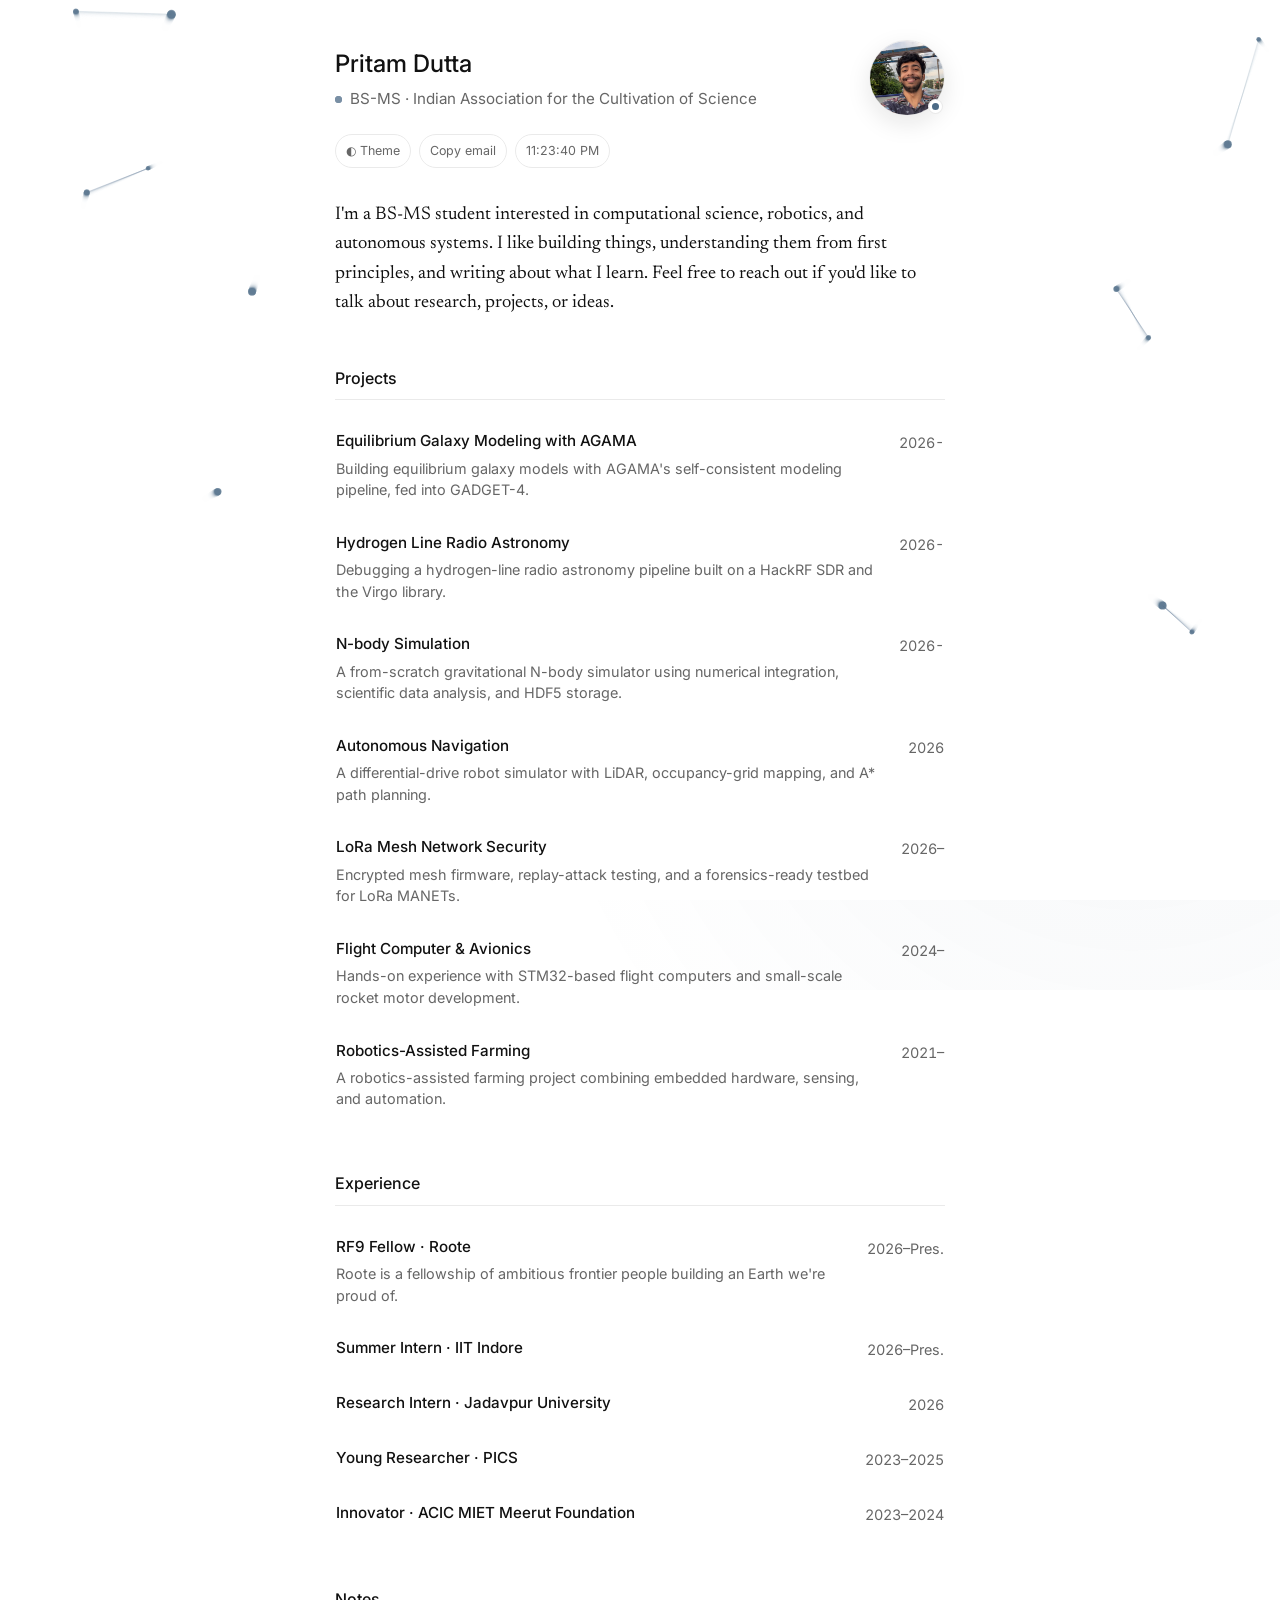
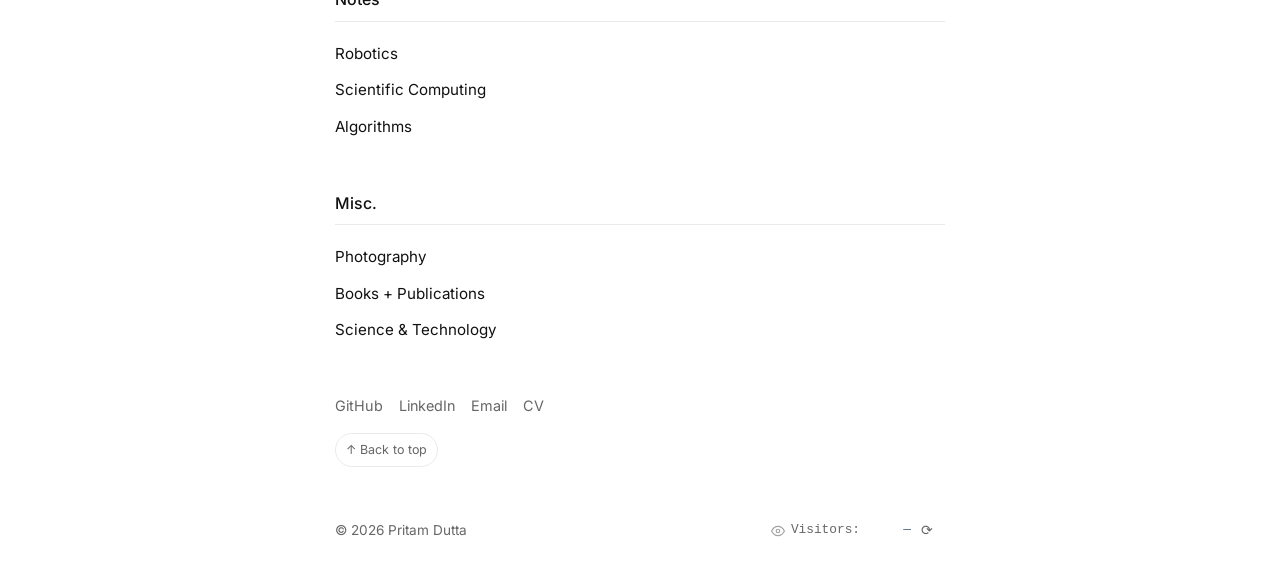
==== index.html @ ec82901d "Update visitor counter implementation Replaced GoatCounter with CountAPI for visitor tracking." ====
<!DOCTYPE html>
<html lang="en">
<head>
  <meta charset="UTF-8">
  <meta name="viewport" content="width=device-width, initial-scale=1.0">
  <meta name="description" content="Pritam Dutta — BS-MS student at IACS interested in computational science, robotics and autonomous systems.">
  <title>Pritam Dutta</title>

  <link rel="preconnect" href="https://fonts.googleapis.com">
  <link rel="preconnect" href="https://fonts.gstatic.com" crossorigin>
  <link href="https://fonts.googleapis.com/css2?family=Inter:wght@400;500&family=Newsreader:ital,opsz,wght@0,6..72,400;0,6..72,500;1,6..72,400;1,6..72,500&display=swap" rel="stylesheet">

  <style>
    :root {
      --bg: #ffffff;
      --text-main: #111111;
      --text-muted: #666666;
      --border: #eaeaea;
      --accent: #4c6a86;
      --accent-soft: rgba(76, 106, 134, 0.08);
      --surface: rgba(255,255,255,0.78);
      --shadow: 0 8px 24px rgba(17,17,17,0.10);
      --parallax-x: 0px;
      --parallax-y: 0px;
    }

    * { box-sizing: border-box; }

    html {
      scroll-behavior: smooth;
    }

    ::selection {
      background: rgba(76, 106, 134, 0.16);
    }

    body {
      font-family: 'Inter', sans-serif;
      color: var(--text-main);
      background-color: var(--bg);
      line-height: 1.6;
      max-width: 650px;
      margin: 0 auto;
      padding: 40px 20px;
      -webkit-font-smoothing: antialiased;
      position: relative;
      overflow-x: hidden;
    }

    /* Calm, slow-drifting ambient backdrop */
    body::before {
      content: "";
      position: fixed;
      inset: -10%;
      z-index: -4;
      pointer-events: none;
      background:
        radial-gradient(circle at 18% 14%, rgba(76, 106, 134, 0.08), transparent 38%),
        radial-gradient(circle at 82% 68%, rgba(76, 106, 134, 0.06), transparent 42%);
      transform: translate(var(--parallax-x), var(--parallax-y));
      animation: drift 20s ease-in-out infinite alternate;
      transition: transform 0.2s ease-out;
    }

    /* Animated Dot Grid */
    body::after {
      content: "";
      position: fixed;
      inset: -5%;
      z-index: -2;
      pointer-events: none;
      background-image: radial-gradient(circle, rgba(17, 17, 17, 0.05) 1px, transparent 1px);
      background-size: 26px 26px;
      mask-image: radial-gradient(ellipse 70% 60% at 50% 20%, black 30%, transparent 75%);
      -webkit-mask-image: radial-gradient(ellipse 70% 60% at 50% 20%, black 30%, transparent 75%);
      animation: breatheGrid 15s ease-in-out infinite alternate;
    }

    @keyframes breatheGrid {
      0% { transform: scale(1) translateY(0); opacity: 0.8; }
      100% { transform: scale(1.02) translateY(5px); opacity: 1; }
    }

    #side-field {
      position: fixed;
      inset: 0;
      z-index: -1;
      width: 100vw;
      height: 100vh;
      pointer-events: none;
      display: block;
    }

    /* Orbit Field */
    #orbit-field {
      position: fixed;
      top: -14vw;
      right: -14vw;
      width: 50vw;
      height: 50vw;
      min-width: 380px;
      min-height: 380px;
      z-index: -3;
      pointer-events: none;
      opacity: 0.85;
      transition: transform 0.5s cubic-bezier(0.2, 0.8, 0.2, 1);
    }

    #orbit-field svg {
      width: 100%;
      height: 100%;
      overflow: visible;
    }

    #orbit-field .ring {
      fill: none;
      stroke: var(--accent);
      stroke-width: 1;
      transform-origin: 50% 50%;
    }

    #orbit-field .ring--a { stroke-opacity: 0.28; animation: spin 60s linear infinite; }
    #orbit-field .ring--b { stroke-opacity: 0.20; animation: spin 95s linear infinite reverse; }
    #orbit-field .ring--c { stroke-opacity: 0.14; animation: spin 150s linear infinite; }

    #orbit-field .body { fill: var(--accent); opacity: 0.4; }

    #orbit-field .satellite-track {
      transform-origin: 50% 50%;
      animation: spin 30s linear infinite;
    }

    #orbit-field .satellite { fill: var(--accent); opacity: 0.85; }

    #orbit-field .satellite-tail {
      fill: none;
      stroke: var(--accent);
      stroke-width: 1.5;
      stroke-linecap: round;
      opacity: 0.4;
      stroke-dasharray: 14 190;
      animation: pulseTail 2s ease-in-out infinite alternate;
    }

    @keyframes pulseTail {
      from { stroke-width: 1px; opacity: 0.2; }
      to { stroke-width: 2px; opacity: 0.6; }
    }

    @keyframes spin {
      from { transform: rotate(0deg); }
      to   { transform: rotate(360deg); }
    }

    .signal {
      position: relative;
      display: inline-block;
      width: 7px;
      height: 7px;
      margin-right: 8px;
      border-radius: 50%;
      background: var(--accent);
      vertical-align: middle;
      opacity: 0.75;
    }

    .signal::before,
    .signal::after {
      content: "";
      position: absolute;
      inset: 0;
      border-radius: 50%;
      border: 1px solid var(--accent);
      animation: ping 2.5s cubic-bezier(0.2, 0.6, 0.4, 1) infinite;
    }

    .signal::after { animation-delay: 1.25s; }

    @keyframes ping {
      0%   { transform: scale(1); opacity: 0.8; }
      100% { transform: scale(6); opacity: 0; }
    }

    @keyframes drift {
      0%   { transform: translate(0, 0) scale(1); }
      100% { transform: translate(-3%, 3%) scale(1.05); }
    }

    @keyframes fadeUp {
      from { opacity: 0; transform: translateY(20px); filter: blur(4px); }
      to   { opacity: 1; transform: translateY(0); filter: blur(0px); }
    }

    .page-header, .intro, section {
      animation: fadeUp 0.8s cubic-bezier(0.2, 0.8, 0.2, 1) both;
    }
    .page-header { animation-delay: 0.1s; }
    .intro       { animation-delay: 0.2s; }
    section:nth-of-type(1) { animation-delay: 0.3s; }
    section:nth-of-type(2) { animation-delay: 0.4s; }
    section:nth-of-type(3) { animation-delay: 0.5s; }
    section:nth-of-type(4) { animation-delay: 0.6s; }

    h1 {
      font-size: 1.5rem;
      font-weight: 500;
      margin: 0 0 4px 0;
      font-family: monospace;
    }

    .subtitle {
      color: var(--text-muted);
      margin: 0;
      font-size: 0.95rem;
    }

    .intro {
      font-family: 'Newsreader', serif;
      font-size: 1.15rem;
      color: var(--text-main);
      margin: 32px 0;
    }

    section { margin-top: 48px; }

    h2 {
      font-size: 1rem;
      font-weight: 500;
      border-bottom: 1px solid var(--border);
      padding-bottom: 8px;
      margin-bottom: 16px;
      position: relative;
      overflow: hidden;
    }

    h2::after {
      content: '';
      position: absolute;
      bottom: -1px;
      left: 0;
      width: 100%;
      height: 1px;
      background: var(--accent);
      transform: translateX(-100%);
      animation: swipeLine 1.5s cubic-bezier(0.2, 0.8, 0.2, 1) forwards;
      animation-delay: 0.5s;
    }

    @keyframes swipeLine {
      to { transform: translateX(0); }
    }

    .list { display: flex; flex-direction: column; gap: 4px; }

    .row {
      display: flex;
      justify-content: space-between;
      align-items: flex-start;
      text-decoration: none;
      color: inherit;
      gap: 24px;
      position: relative;
      padding: 12px 14px;
      margin: 0 -14px;
      border-radius: 8px;
      transition: all 0.4s cubic-bezier(0.2, 0.8, 0.2, 1);
      border: 1px solid transparent;
    }

    .row.reveal-init { opacity: 0; transform: translateY(20px) scale(0.98); }
    .row.reveal-in {
      opacity: 1; transform: translateY(0) scale(1);
      transition: opacity 0.7s cubic-bezier(0.2, 0.8, 0.2, 1), transform 0.7s cubic-bezier(0.2, 0.8, 0.2, 1);
    }

    a.row::before {
      content: "";
      position: absolute;
      left: 0;
      top: 10px;
      bottom: 10px;
      width: 3px;
      background: var(--accent);
      transform: scaleY(0);
      transform-origin: center;
      transition: transform 0.4s cubic-bezier(0.2, 0.8, 0.2, 1);
      border-radius: 4px;
    }

    a.row:hover {
      background-color: var(--bg);
      transform: translateX(6px) translateY(-2px);
      box-shadow: 0 8px 24px rgba(76, 106, 134, 0.12);
      border: 1px solid var(--accent-soft);
      z-index: 10;
    }

    a.row:hover::before { transform: scaleY(1); }

    a.row:hover .row-title {
      color: var(--accent);
      text-decoration: none;
    }

    .row-main { display: flex; flex-direction: column; }
    .row-title { font-weight: 500; font-size: 0.95rem; transition: color 0.3s ease; }
    .row-desc { font-size: 0.9rem; color: var(--text-muted); margin-top: 4px; line-height: 1.5; }
    .row-year { font-size: 0.9rem; color: var(--text-muted); white-space: nowrap; margin-top: 2px; font-variant-numeric: tabular-nums; }

    .plain-row a {
      text-decoration: none;
      color: var(--text-main);
      font-size: 0.95rem;
      display: inline-block;
      padding: 4px 0;
      transition: all 0.3s cubic-bezier(0.2, 0.8, 0.2, 1);
      position: relative;
    }

    .plain-row a::after {
      content: '→';
      position: absolute;
      right: -20px;
      opacity: 0;
      transition: all 0.3s ease;
    }

    .plain-row a:hover {
      color: var(--accent);
      transform: translateX(8px);
    }

    .plain-row a:hover::after {
      opacity: 1;
      right: -15px;
    }

    .links { margin-top: 48px; display: flex; gap: 16px; flex-wrap: wrap; }
    .links a {
      color: var(--text-muted);
      text-decoration: none;
      font-size: 0.9rem;
      transition: all 0.3s ease;
      position: relative;
    }
    
    .links a::after {
      content: "";
      position: absolute;
      bottom: -2px; left: 0; right: 0;
      height: 1px;
      background: var(--accent);
      transform: scaleX(0);
      transform-origin: right;
      transition: transform 0.4s ease;
    }

    .links a:hover { color: var(--accent); }
    .links a:hover::after {
      transform: scaleX(1);
      transform-origin: left;
    }

    .site-footer {
      margin-top: 48px;
      font-size: 0.85rem;
      color: var(--text-muted);
      display: flex;
      justify-content: space-between;
      align-items: center;
      gap: 20px;
    }

    /* Visitor Counter */
    .visitor-module {
      display: flex;
      align-items: center;
      gap: 6px;
      font-family: monospace;
      font-size: 0.8rem;
      white-space: nowrap;
      cursor: default;
      padding: 5px 8px;
      border-radius: 6px;
      transition: background 0.25s ease;
    }

    .visitor-module:hover { background: var(--accent-soft); }

    .visitor-module svg {
      width: 14px;
      height: 14px;
      opacity: 0.6;
    }

    #v-count {
      color: var(--accent);
      font-weight: 500;
      min-width: 45px;
      text-align: right;
      font-variant-numeric: tabular-nums;
      transition: opacity .3s ease;
    }

    .visitor-module.updated #v-count {
      animation: counterPulse .5s ease;
    }

    @keyframes counterPulse {
      0% { opacity: .35; transform: translateY(2px); }
      100% { opacity: 1; transform: translateY(0); }
    }

    #v-refresh {
      border: none;
      background: none;
      color: var(--text-muted);
      cursor: pointer;
      padding: 2px 4px;
      font-size: 0.85rem;
      line-height: 1;
      border-radius: 4px;
      transition: color 0.25s ease, transform 0.25s ease, background 0.25s ease;
    }
    #v-refresh:hover { color: var(--accent); background: var(--accent-soft); }
    #v-refresh.spinning { animation: spin 0.7s linear infinite; }
    #v-refresh:disabled { cursor: default; opacity: 0.5; }

    /* Profile / utility upgrades */
    .header-top {
      display: flex;
      align-items: center;
      justify-content: space-between;
      gap: 18px;
    }
    .profile-wrap { position: relative; flex: 0 0 auto; }
    .profile-photo {
      width: 76px; height: 76px; object-fit: cover;
      object-position: 50% 35%; border-radius: 50%; display: block;
      border: 1px solid var(--border);
      box-shadow: 0 8px 24px rgba(17, 17, 17, 0.10);
      transition: transform 0.35s ease, box-shadow 0.35s ease;
    }
    .profile-photo:hover {
      transform: translateY(-3px) rotate(1deg);
      box-shadow: 0 12px 30px rgba(76, 106, 134, 0.18);
    }
    .profile-status {
      position: absolute; right: 3px; bottom: 3px;
      width: 13px; height: 13px; border-radius: 50%;
      background: var(--accent); border: 3px solid var(--bg);
      box-shadow: 0 0 0 1px var(--border);
    }
    .utility-bar {
      display: flex; align-items: center; gap: 8px; margin-top: 18px;
    }
    .utility-button {
      border: 1px solid var(--border);
      background: rgba(255,255,255,0.72);
      color: var(--text-muted); border-radius: 999px;
      padding: 6px 10px; font: inherit; font-size: 0.78rem;
      cursor: pointer; transition: all 0.25s ease;
      backdrop-filter: blur(8px);
    }
    .utility-button:hover {
      color: var(--accent); border-color: var(--accent-soft);
      transform: translateY(-1px);
    }
    :root.theme-dark {
      color-scheme: dark;
      --bg: #111315; --text-main: #eeeeee;
      --text-muted: #a4a8ad; --border: #292d31;
      --accent: #7d9ebe;
      --accent-soft: rgba(125, 158, 190, 0.14);
      --surface: rgba(25,28,31,0.78);
      --shadow: 0 8px 24px rgba(0,0,0,0.28);
    }
    :root:not(.theme-dark) { color-scheme: light; }
    :root.theme-dark .utility-button { background: var(--surface); }
    :root.theme-dark a.row:hover { background-color: #181b1e; }
    :root.theme-dark .profile-status { border-color: var(--bg); }
    body { transition: background-color .35s ease, color .35s ease; }
    .utility-button, .row { transition: background-color .35s ease, color .35s ease, border-color .35s ease, transform .25s ease; }
    .scroll-progress {
      position: fixed; top: 0; left: 0; width: 0%; height: 2px;
      background: var(--accent); z-index: 1000;
      transition: width 0.08s linear;
    }

    @media (max-width: 520px) {
      .header-top { align-items: flex-start; }
      .profile-photo { width: 64px; height: 64px; }
      .subtitle { max-width: 250px; }
      .site-footer { align-items: flex-start; flex-direction: column; }
    }

    @media (prefers-reduced-motion: reduce) {
      *, *::before, *::after {
        animation-duration: 0.01ms !important;
        animation-iteration-count: 1 !important;
        transition-duration: 0.01ms !important;
        scroll-behavior: auto !important;
      }
      body::before, body::after { animation: none; transform: none !important; }
      #orbit-field .ring { animation: none; }
    }
  </style>
</head>

<body>
  <div id="orbit-field" aria-hidden="true">
    <svg viewBox="0 0 200 200">
      <ellipse class="ring ring--a" cx="100" cy="100" rx="90" ry="58" />
      <ellipse class="ring ring--b" cx="100" cy="100" rx="65" ry="65" />
      <ellipse class="ring ring--c" cx="100" cy="100" rx="120" ry="80" />
      <circle class="body" cx="100" cy="100" r="2.5" />
      <g class="satellite-track">
        <path class="satellite-tail" d="M 190 100 A 90 58 0 0 0 87.2 45.9" />
        <circle class="satellite" cx="190" cy="100" r="3" />
      </g>
    </svg>
  </div>
  <canvas id="side-field" aria-hidden="true"></canvas>
  <main>
    <div class="scroll-progress" id="scroll-progress" aria-hidden="true"></div>

    <header class="page-header">
      <div class="header-top">
        <div>
          <h1 id="decoder-text" data-value="Pritam Dutta">Pritam Dutta</h1>
          <p class="subtitle"><span class="signal" aria-hidden="true"></span>BS-MS · Indian Association for the Cultivation of Science</p>
        </div>
        <div class="profile-wrap">
          <img class="profile-photo" src="profile.jpg" alt="Pritam Dutta" loading="eager">
          <span class="profile-status" title="Currently active"></span>
        </div>
      </div>

      <div class="utility-bar" aria-label="Site controls">
        <button class="utility-button" id="theme-toggle" type="button" aria-label="Toggle theme">◐ Theme</button>
        <button class="utility-button" id="email-copy" type="button">Copy email</button>
        <span class="utility-button" id="local-time" aria-live="polite" title="Your browser's local time">Local time</span>
      </div>
    </header>
    
    <p class="intro">
      I'm a BS-MS student interested in computational science, robotics,
      and autonomous systems. I like building things, understanding them
      from first principles, and writing about what I learn. Feel free to
      reach out if you'd like to talk about research, projects, or ideas.
    </p>

    <section id="projects">
      <h2>Projects</h2>
      <div class="list">
        <a class="row" href="projects/agama-galaxy-models.html">
          <span class="row-main">
            <span class="row-title">Equilibrium Galaxy Modeling with AGAMA</span>
            <span class="row-desc">Building equilibrium galaxy models with AGAMA's self-consistent modeling pipeline, fed into GADGET-4.</span>
          </span>
          <span class="row-year">2026-</span>
        </a>

        <a class="row" href="projects/hydrogen-line-radio-astronomy.html">
          <span class="row-main">
            <span class="row-title">Hydrogen Line Radio Astronomy</span>
            <span class="row-desc">Debugging a hydrogen-line radio astronomy pipeline built on a HackRF SDR and the Virgo library.</span>
          </span>
          <span class="row-year">2026-</span>
        </a>

        <a class="row" href="projects/n-body-simulation.html">
          <span class="row-main">
            <span class="row-title">N-body Simulation</span>
            <span class="row-desc">A from-scratch gravitational N-body simulator using numerical integration, scientific data analysis, and HDF5 storage.</span>
          </span>
          <span class="row-year">2026-</span>
        </a>

        <a class="row" href="projects/autonomous-navigation.html">
          <span class="row-main">
            <span class="row-title">Autonomous Navigation</span>
            <span class="row-desc">A differential-drive robot simulator with LiDAR, occupancy-grid mapping, and A* path planning.</span>
          </span>
          <span class="row-year">2026</span>
        </a>

        <a class="row" href="projects/lora-mesh-security.html">
          <span class="row-main">
            <span class="row-title">LoRa Mesh Network Security</span>
            <span class="row-desc">Encrypted mesh firmware, replay-attack testing, and a forensics-ready testbed for LoRa MANETs.</span>
          </span>
          <span class="row-year">2026–</span>
        </a>

        <a class="row" href="projects/flight-computer-avionics.html">
          <span class="row-main">
            <span class="row-title">Flight Computer &amp; Avionics</span>
            <span class="row-desc">Hands-on experience with STM32-based flight computers and small-scale rocket motor development.</span>
          </span>
          <span class="row-year">2024–</span>
        </a>

        <a class="row" href="projects/robotics-assisted-farming.html">
          <span class="row-main">
            <span class="row-title">Robotics-Assisted Farming</span>
            <span class="row-desc">A robotics-assisted farming project combining embedded hardware, sensing, and automation.</span>
          </span>
          <span class="row-year">2021–</span>
        </a>
      </div>
    </section>

    <section id="positions">
      <h2>Experience</h2>
      <div class="list">
        <div class="row">
          <span class="row-main">
            <span class="row-title">RF9 Fellow · Roote</span>
            <span class="row-desc">Roote is a fellowship of ambitious frontier people building an Earth we're proud of.</span>
          </span>
          <span class="row-year">2026–Pres.</span>
        </div>

        <div class="row">
          <span class="row-main">
            <span class="row-title">Summer Intern · IIT Indore</span>
          </span>
          <span class="row-year">2026–Pres.</span>
        </div>

        <div class="row">
          <span class="row-main">
            <span class="row-title">Research Intern · Jadavpur University</span>
          </span>
          <span class="row-year">2026</span>
        </div>

        <div class="row">
          <span class="row-main">
            <span class="row-title">Young Researcher · PICS</span>
          </span>
          <span class="row-year">2023–2025</span>
        </div>

        <div class="row">
          <span class="row-main">
            <span class="row-title">Innovator · ACIC MIET Meerut Foundation</span>
          </span>
          <span class="row-year">2023–2024</span>
        </div>
      </div>
    </section>

    <section id="notes">
      <h2>Notes</h2>
      <div class="list">
        <div class="plain-row"><a href="#">Robotics</a></div>
        <div class="plain-row"><a href="#">Scientific Computing</a></div>
        <div class="plain-row"><a href="#">Algorithms</a></div>
      </div>
    </section>
   
    <section id="writing">
      <h2> Misc.</h2>
      <div class="list">
        <div class="plain-row"><a href="photography/photography.html">Photography</a></div>
        <div class="plain-row"><a href="#">Books + Publications</a></div>
        <div class="plain-row"><a href="#">Science &amp; Technology</a></div>
      </div>
    </section>
      
    <nav class="links" aria-label="External links">
      <a href="https://github.com/ThePritamDutta" target="_blank" rel="noopener">GitHub</a>
      <a href="https://www.linkedin.com/in/pritam-dutta-158b131a7/" target="_blank" rel="noopener">LinkedIn</a>
      <a href="mailto:pritamdutta.pixel@gmail.com">Email</a>
      <a href="#" target="_blank" rel="noopener">CV</a>
    </nav>

    <div style="margin-top:16px;">
      <button class="utility-button" id="top-button" type="button">↑ Back to top</button>
    </div>

    <footer class="site-footer">
      <span>© 2026 Pritam Dutta</span>

      <div class="visitor-module" title="Total Visits" aria-label="Total Visits">
        <svg xmlns="http://www.w3.org/2000/svg"
             viewBox="0 0 24 24"
             fill="none"
             stroke="currentColor"
             stroke-width="2"
             stroke-linecap="round"
             stroke-linejoin="round"
             aria-hidden="true">
          <path d="M1 12s4-8 11-8 11 8 11 8-4 8-11 8-11-8-11-8z"></path>
          <circle cx="12" cy="12" r="3"></circle>
        </svg>
        <span>Visitors:</span>
        <span id="v-count">Loading…</span>
        <button id="v-refresh" type="button" title="Refresh visitor count" aria-label="Refresh visitor count">⟳</button>
      </div>
    </footer>
  </main>

  <script>
    // 1. TEXT DECODE EFFECT
    const letters = "ABCDEFGHIJKLMNOPQRSTUVWXYZ0123456789!@#$%^&*";
    let interval = null;
    const headerText = document.getElementById("decoder-text");
    
    setTimeout(() => {
      let iteration = 0;
      clearInterval(interval);
      interval = setInterval(() => {
        headerText.innerText = headerText.innerText
          .split("")
          .map((letter, index) => {
            if(index < iteration) {
              return headerText.dataset.value[index];
            }
            return letters[Math.floor(Math.random() * 26)];
          })
          .join("");
        
        if(iteration >= headerText.dataset.value.length){ 
          clearInterval(interval);
          headerText.style.fontFamily = "'Inter', sans-serif";
        }
        iteration += 1 / 3;
      }, 30);
    }, 600);

    // 2. INTERACTIVE PHYSICS CANVAS
    (function () {
      var canvas = document.getElementById('side-field');
      if (!canvas || !canvas.getContext) return;
      var ctx = canvas.getContext('2d');
      var reduceMotion = window.matchMedia('(prefers-reduced-motion: reduce)').matches;
      if (reduceMotion) { canvas.remove(); return; }

      var COLUMN_WIDTH = 690;  
      var MIN_GUTTER = 90;     
      var DOT_COLOR = '76, 106, 134';
      var SPEED = 0.45;
      var LINK_DIST = 140;     

      var dpr = Math.min(window.devicePixelRatio || 1, 2);
      var w = 0, h = 0, gutterL = 0, gutterR = 0, active = false;
      var particles = [];

      let mouse = { x: -1000, y: -1000, radius: 120 };
      
      window.addEventListener('mousemove', function(e) {
        mouse.x = e.clientX;
        mouse.y = e.clientY;
        const orbit = document.getElementById('orbit-field');
        const moveX = (e.clientX - window.innerWidth / 2) * 0.05;
        const moveY = (e.clientY - window.innerHeight / 2) * 0.05;
        orbit.style.transform = `translate(${moveX}px, ${moveY}px)`;
      });

      window.addEventListener('mouseleave', function() {
        mouse.x = -1000;
        mouse.y = -1000;
      });

      function makeParticle(side) {
        var r = 2 + Math.random() * 2.5;
        var lo = side === 'l' ? r : (w - gutterR) + r;
        var hi = side === 'l' ? gutterL - r : w - r;
        var angle = Math.random() * Math.PI * 2;
        return {
          side: side,
          x: lo + Math.random() * Math.max(hi - lo, 1),
          y: Math.random() * h,
          vx: Math.cos(angle) * SPEED,
          vy: Math.sin(angle) * SPEED,
          baseVx: Math.cos(angle) * SPEED,
          baseVy: Math.sin(angle) * SPEED,
          r: r,
          m: r * r
        };
      }

      function layout() {
        w = window.innerWidth;
        h = window.innerHeight;
        canvas.width = w * dpr;
        canvas.height = h * dpr;
        canvas.style.width = w + 'px';
        canvas.style.height = h + 'px';
        ctx.setTransform(dpr, 0, 0, dpr, 0, 0);
        ctx.clearRect(0, 0, w, h);

        var gutter = (w - COLUMN_WIDTH) / 2;
        gutterL = gutterR = Math.max(gutter, 0);
        active = gutter >= MIN_GUTTER;

        particles = [];
        if (active) {
          var count = Math.min(10, Math.floor(gutter / 45));
          for (var i = 0; i < count; i++) particles.push(makeParticle('l'));
          for (var j = 0; j < count; j++) particles.push(makeParticle('r'));
        }
      }

      function resolveCollision(p, q) {
        var dx = q.x - p.x, dy = q.y - p.y;
        var dist = Math.sqrt(dx * dx + dy * dy) || 0.001;
        var minDist = p.r + q.r;
        if (dist >= minDist) return;

        var nx = dx / dist, ny = dy / dist;
        var overlap = (minDist - dist) / 2;
        p.x -= nx * overlap; p.y -= ny * overlap;
        q.x += nx * overlap; q.y += ny * overlap;

        var kx = p.vx - q.vx, ky = p.vy - q.vy;
        var dot = kx * nx + ky * ny;
        if (dot > 0) return; 

        var factor = (2 * dot) / (p.m + q.m);
        p.vx -= factor * q.m * nx; p.vy -= factor * q.m * ny;
        q.vx += factor * p.m * nx; q.vy += factor * p.m * ny;
      }

      function step() {
        ctx.fillStyle = document.documentElement.classList.contains('theme-dark')
          ? 'rgba(17, 19, 21, 0.20)' : 'rgba(255, 255, 255, 0.20)';
        ctx.fillRect(0, 0, w, h);

        if (active) {
          for (var i = 0; i < particles.length; i++) {
            var p = particles[i];
            
            let dx = p.x - mouse.x;
            let dy = p.y - mouse.y;
            let distance = Math.sqrt(dx * dx + dy * dy);
            
            if (distance < mouse.radius) {
              let forceDirectionX = dx / distance;
              let forceDirectionY = dy / distance;
              let force = (mouse.radius - distance) / mouse.radius;
              let pushX = forceDirectionX * force * 2;
              let pushY = forceDirectionY * force * 2;
              
              p.vx += pushX;
              p.vy += pushY;
            } else {
              p.vx = p.vx * 0.98 + p.baseVx * 0.02;
              p.vy = p.vy * 0.98 + p.baseVy * 0.02;
            }

            p.x += p.vx;
            p.y += p.vy;

            var lo = p.side === 'l' ? 0 : w - gutterR;
            var hi = p.side === 'l' ? gutterL : w;
            if (p.x - p.r < lo) { p.x = lo + p.r; p.vx = Math.abs(p.vx); p.baseVx = Math.abs(p.baseVx); }
            if (p.x + p.r > hi) { p.x = hi - p.r; p.vx = -Math.abs(p.vx); p.baseVx = -Math.abs(p.baseVx); }
            if (p.y - p.r < 0)  { p.y = p.r; p.vy = Math.abs(p.vy); p.baseVy = Math.abs(p.baseVy); }
            if (p.y + p.r > h)  { p.y = h - p.r; p.vy = -Math.abs(p.vy); p.baseVy = -Math.abs(p.baseVy); }
          }

          for (var a = 0; a < particles.length; a++) {
            for (var b = a + 1; b < particles.length; b++) {
              if (particles[a].side === particles[b].side) {
                resolveCollision(particles[a], particles[b]);
              }
            }
          }

          ctx.lineWidth = 1;
          for (var m = 0; m < particles.length; m++) {
            for (var n = m + 1; n < particles.length; n++) {
              var pm = particles[m], pn = particles[n];
              if (pm.side !== pn.side) continue;
              var ddx = pm.x - pn.x, ddy = pm.y - pn.y;
              var d = Math.sqrt(ddx * ddx + ddy * ddy);
              if (d < LINK_DIST) {
                var alpha = (1 - d / LINK_DIST) * 0.35;
                ctx.strokeStyle = 'rgba(' + DOT_COLOR + ', ' + alpha.toFixed(3) + ')';
                ctx.beginPath();
                ctx.moveTo(pm.x, pm.y);
                ctx.lineTo(pn.x, pn.y);
                ctx.stroke();
              }
            }
          }

          for (var k = 0; k < particles.length; k++) {
            var pt = particles[k];
            ctx.fillStyle = 'rgba(' + DOT_COLOR + ', 0.6)';
            ctx.beginPath();
            ctx.arc(pt.x, pt.y, pt.r, 0, Math.PI * 2);
            ctx.fill();
          }
        }

        if (!paused) requestAnimationFrame(step);
      }

      var paused = document.hidden;
      document.addEventListener('visibilitychange', function () {
        paused = document.hidden;
        if (!paused) requestAnimationFrame(step);
      });

      var resizeTimer;
      window.addEventListener('resize', function () {
        clearTimeout(resizeTimer);
        resizeTimer = setTimeout(layout, 150);
      });

      layout();
      requestAnimationFrame(step);
    })();

    // 3. ENHANCED PARALLAX
    (function () {
      if (window.matchMedia('(prefers-reduced-motion: reduce)').matches) return;
      var root = document.documentElement;
      var ticking = false;
      function apply() {
        var y = window.scrollY || window.pageYOffset || 0;
        var shiftY = Math.max(-30, Math.min(30, y * 0.06));
        var shiftX = Math.max(-15, Math.min(15, y * 0.02));
        root.style.setProperty('--parallax-y', shiftY.toFixed(1) + 'px');
        root.style.setProperty('--parallax-x', shiftX.toFixed(1) + 'px');
        ticking = false;
      }
      window.addEventListener('scroll', function () {
        if (!ticking) {
          requestAnimationFrame(apply);
          ticking = true;
        }
      }, { passive: true });
    })();

    // 4. SCROLL REVEAL
    (function () {
      var rows = document.querySelectorAll('.list .row');
      if (!rows.length) return;
      var reduceMotion = window.matchMedia('(prefers-reduced-motion: reduce)').matches;

      rows.forEach(function (row) { row.classList.add('reveal-init'); });
      if (reduceMotion) return;

      if (!('IntersectionObserver' in window)) {
        rows.forEach(function (row) { row.classList.add('reveal-in'); });
        return;
      }

      var groups = new Map();
      rows.forEach(function (row) {
        var parent = row.closest('.list');
        if (!groups.has(parent)) groups.set(parent, []);
        groups.get(parent).push(row);
      });

      var observer = new IntersectionObserver(function (entries) {
        entries.forEach(function (entry) {
          if (!entry.isIntersecting) return;
          var row = entry.target;
          var siblings = groups.get(row.closest('.list')) || [row];
          var index = siblings.indexOf(row);
          setTimeout(function () {
            row.classList.add('reveal-in');
          }, Math.max(index, 0) * 80);
          observer.unobserve(row);
        });
      }, { threshold: 0.1, rootMargin: '0px 0px -20px 0px' });

      rows.forEach(function (row) { observer.observe(row); });
    })();

    // 5. VISITOR COUNTER (CountAPI)
    (function () {
      const counterEl = document.getElementById('v-count');
      const refreshBtn = document.getElementById('v-refresh');
      const moduleEl = document.querySelector('.visitor-module');
      if (!counterEl) return;

      // A stable namespace/key for this portfolio.
      // CountAPI increments the counter each time the page is loaded.
      const NAMESPACE = 'pritam-portfolio';
      const ACTION = 'view';
      const KEY = 'visits';

      function showCount(count) {
        const value = Number(count);
        if (!Number.isFinite(value)) throw new Error('Invalid counter value');
        counterEl.textContent = value.toLocaleString();
        counterEl.title = 'Total portfolio visits';
        if (moduleEl) {
          moduleEl.classList.remove('updated');
          void moduleEl.offsetWidth;
          moduleEl.classList.add('updated');
        }
      }

      async function countVisit() {
        const url = 'https://counterapi.com/api/' +
          encodeURIComponent(NAMESPACE) + '/' +
          encodeURIComponent(ACTION) + '/' +
          encodeURIComponent(KEY);

        const response = await fetch(url, {
          method: 'GET',
          cache: 'no-store',
          mode: 'cors'
        });

        if (!response.ok) {
          throw new Error('CountAPI HTTP ' + response.status);
        }

        const data = await response.json();
        showCount(data.value);
      }

      function loadCount() {
        counterEl.textContent = 'Loading…';
        countVisit().catch(function (error) {
          console.warn('Visitor counter unavailable:', error);
          counterEl.textContent = '—';
          counterEl.title = 'Visitor count unavailable';
        }).finally(function () {
          if (refreshBtn) {
            refreshBtn.classList.remove('spinning');
            refreshBtn.disabled = false;
          }
        });
      }

      if (refreshBtn) {
        refreshBtn.addEventListener('click', function () {
          refreshBtn.classList.add('spinning');
          refreshBtn.disabled = true;
          loadCount();
        });
      }

      loadCount();
    })();

    // 6. THEME TOGGLE
    (function () {
      var button = document.getElementById('theme-toggle');
      if (!button) return;

      var root = document.documentElement;
      var media = window.matchMedia('(prefers-color-scheme: dark)');

      function getMode() {
        return localStorage.getItem('portfolio-theme') || 'system';
      }

      function applyMode(mode) {
        root.classList.toggle('theme-dark',
          mode === 'dark' || (mode === 'system' && media.matches));

        if (mode === 'dark') button.textContent = '☀ Light';
        else if (mode === 'light') button.textContent = '◐ System';
        else button.textContent = '◐ Theme';

        button.title = 'Theme: ' + mode + ' (click to change)';
        button.setAttribute('aria-label', 'Theme: ' + mode + '. Click to change.');
      }

      function nextMode(mode) {
        return mode === 'system' ? 'dark' : (mode === 'dark' ? 'light' : 'system');
      }

      applyMode(getMode());

      media.addEventListener('change', function () {
        if (getMode() === 'system') applyMode('system');
      });

      button.addEventListener('click', function () {
        var mode = nextMode(getMode());
        localStorage.setItem('portfolio-theme', mode);
        applyMode(mode);
      });
    })();

    // 7. COPY EMAIL
    (function () {
      var button = document.getElementById('email-copy');
      if (!button) return;
      var email = 'pritamdutta.pixel@gmail.com';

      button.addEventListener('click', async function () {
        try {
          await navigator.clipboard.writeText(email);
          var old = button.textContent;
          button.textContent = '✓ Copied';
          setTimeout(function () { button.textContent = old; }, 1400);
        } catch (error) {
          window.location.href = 'mailto:' + email;
        }
      });
    })();

    // 8. LIVE LOCAL TIME
    (function () {
      var el = document.getElementById('local-time');
      if (!el) return;

      function updateTime() {
        el.textContent = new Intl.DateTimeFormat(undefined, {
          hour: '2-digit', minute: '2-digit', second: '2-digit'
        }).format(new Date());
      }

      updateTime();
      setInterval(updateTime, 1000);
    })();

    // 9. SCROLL PROGRESS
    (function () {
      var progress = document.getElementById('scroll-progress');
      if (!progress) return;

      function updateProgress() {
        var scrollTop = window.scrollY || document.documentElement.scrollTop;
        var max = document.documentElement.scrollHeight - window.innerHeight;
        var percent = max > 0 ? (scrollTop / max) * 100 : 0;
        progress.style.width = percent.toFixed(2) + '%';
      }

      window.addEventListener('scroll', updateProgress, { passive: true });
      window.addEventListener('resize', updateProgress);
      updateProgress();
    })();

    // 10. BACK TO TOP
    (function () {
      var button = document.getElementById('top-button');
      if (!button) return;
      button.addEventListener('click', function () {
        window.scrollTo({ top: 0, behavior: 'smooth' });
      });
    })();
  </script>

</body>
</html>
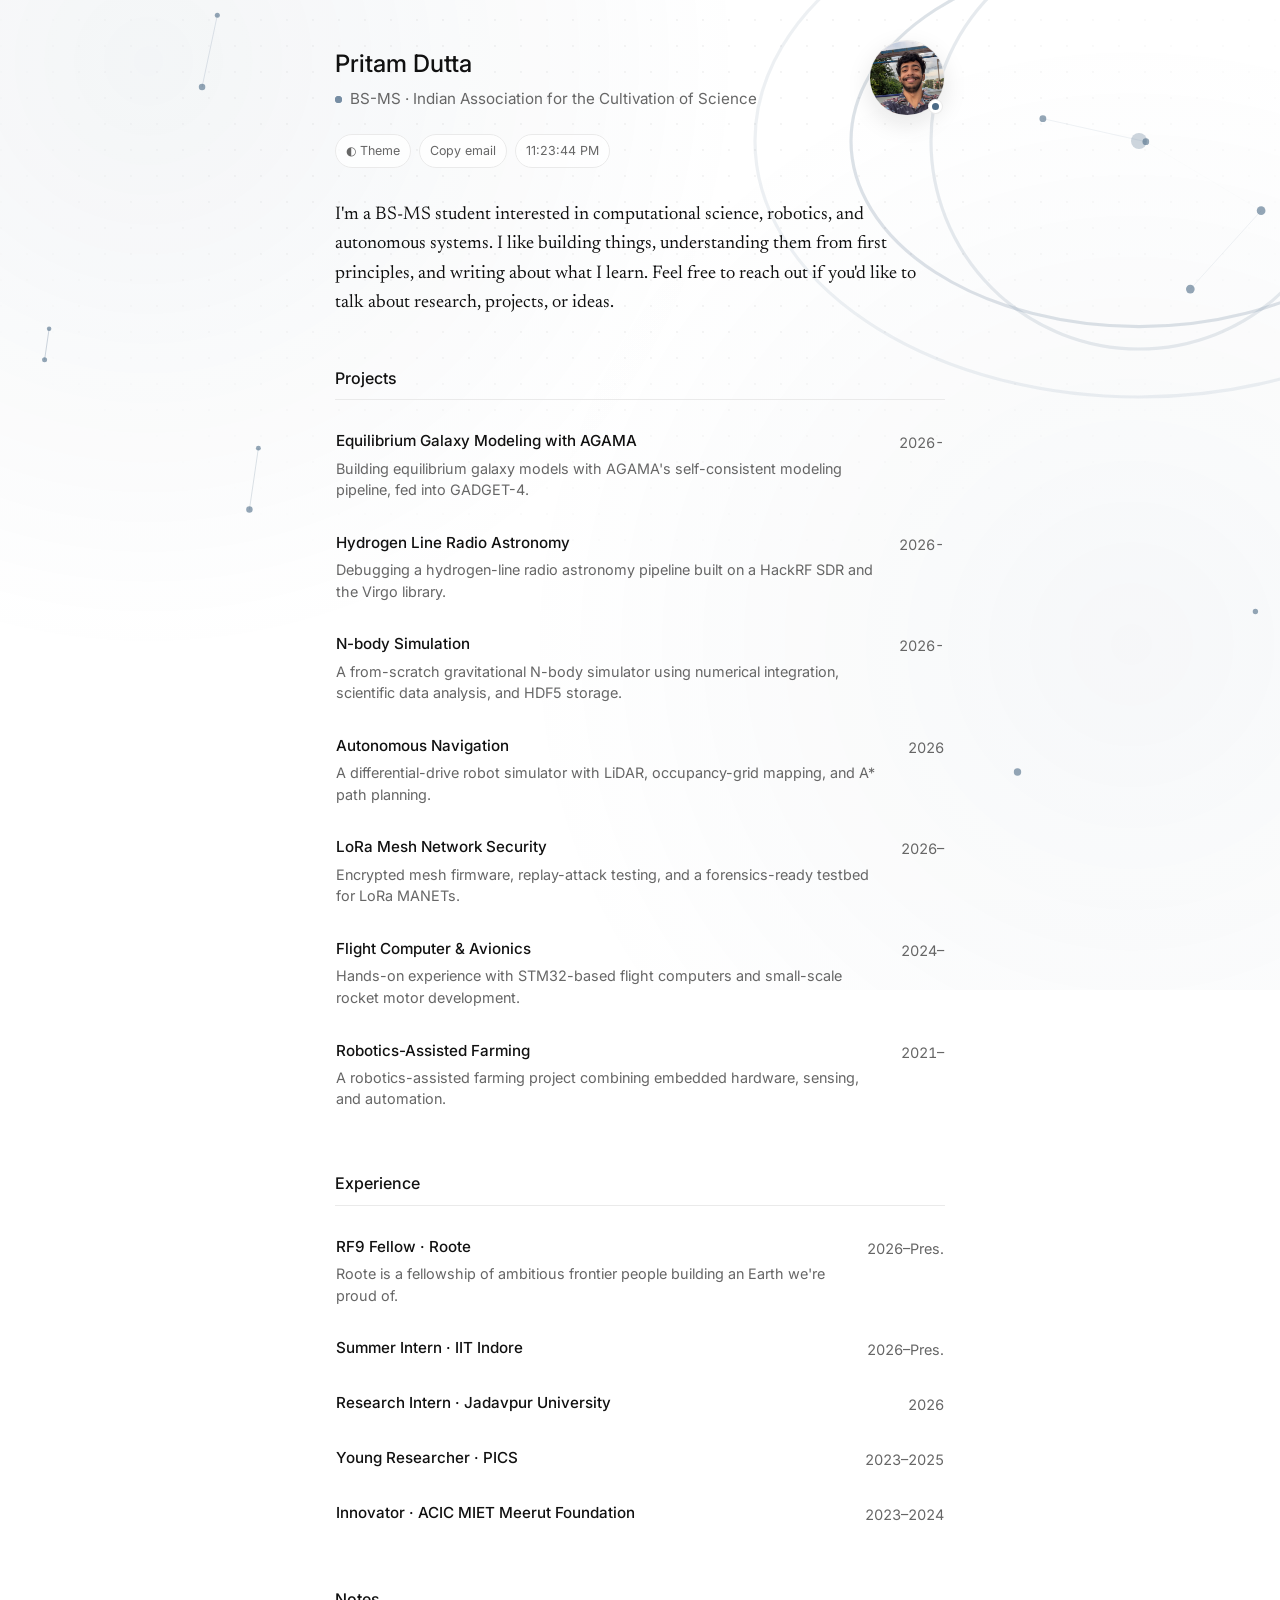
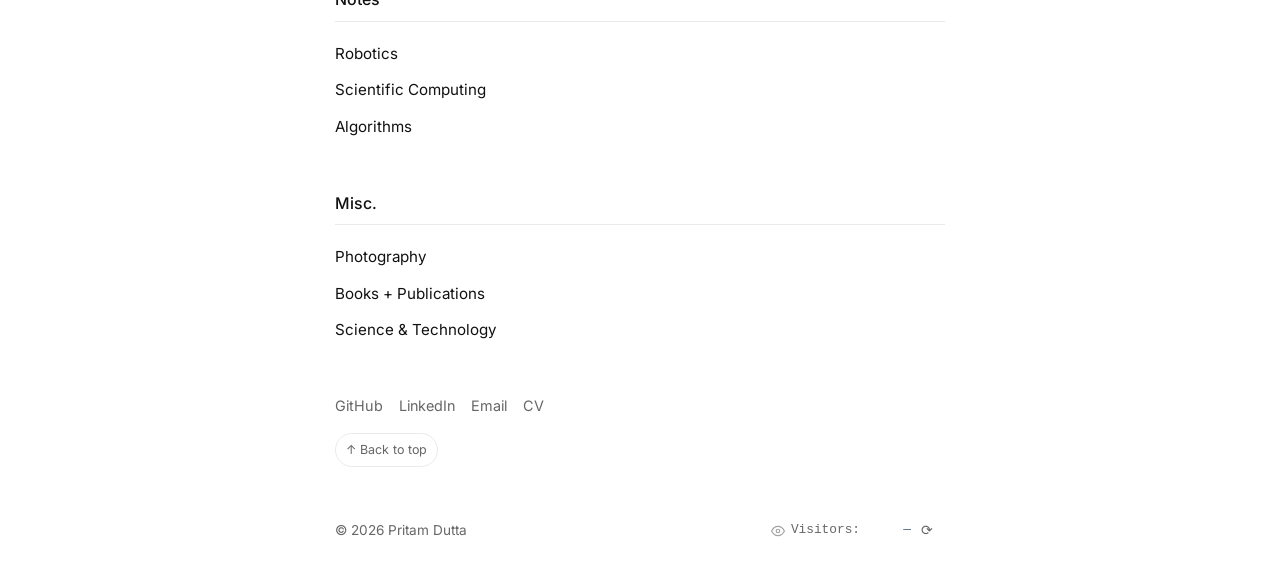
==== commit b8c499f3: "Update GitHub link and CV link in index.html" ====
--- a/index.html
+++ b/index.html
@@ -671,10 +671,10 @@
     </section>
       
     <nav class="links" aria-label="External links">
-      <a href="https://github.com/ThePritamDutta" target="_blank" rel="noopener">GitHub</a>
+      <a href="https://github.com/dutta-pritam" target="_blank" rel="noopener">GitHub</a>
       <a href="https://www.linkedin.com/in/pritam-dutta-158b131a7/" target="_blank" rel="noopener">LinkedIn</a>
       <a href="mailto:pritamdutta.pixel@gmail.com">Email</a>
-      <a href="#" target="_blank" rel="noopener">CV</a>
+      <a href="https://drive.google.com/file/d/19XylpTe480CM4zVCofw92HUHDqrkjnYO/view?usp=sharing" target="_blank" rel="noopener">CV</a>
     </nav>
 
     <div style="margin-top:16px;">
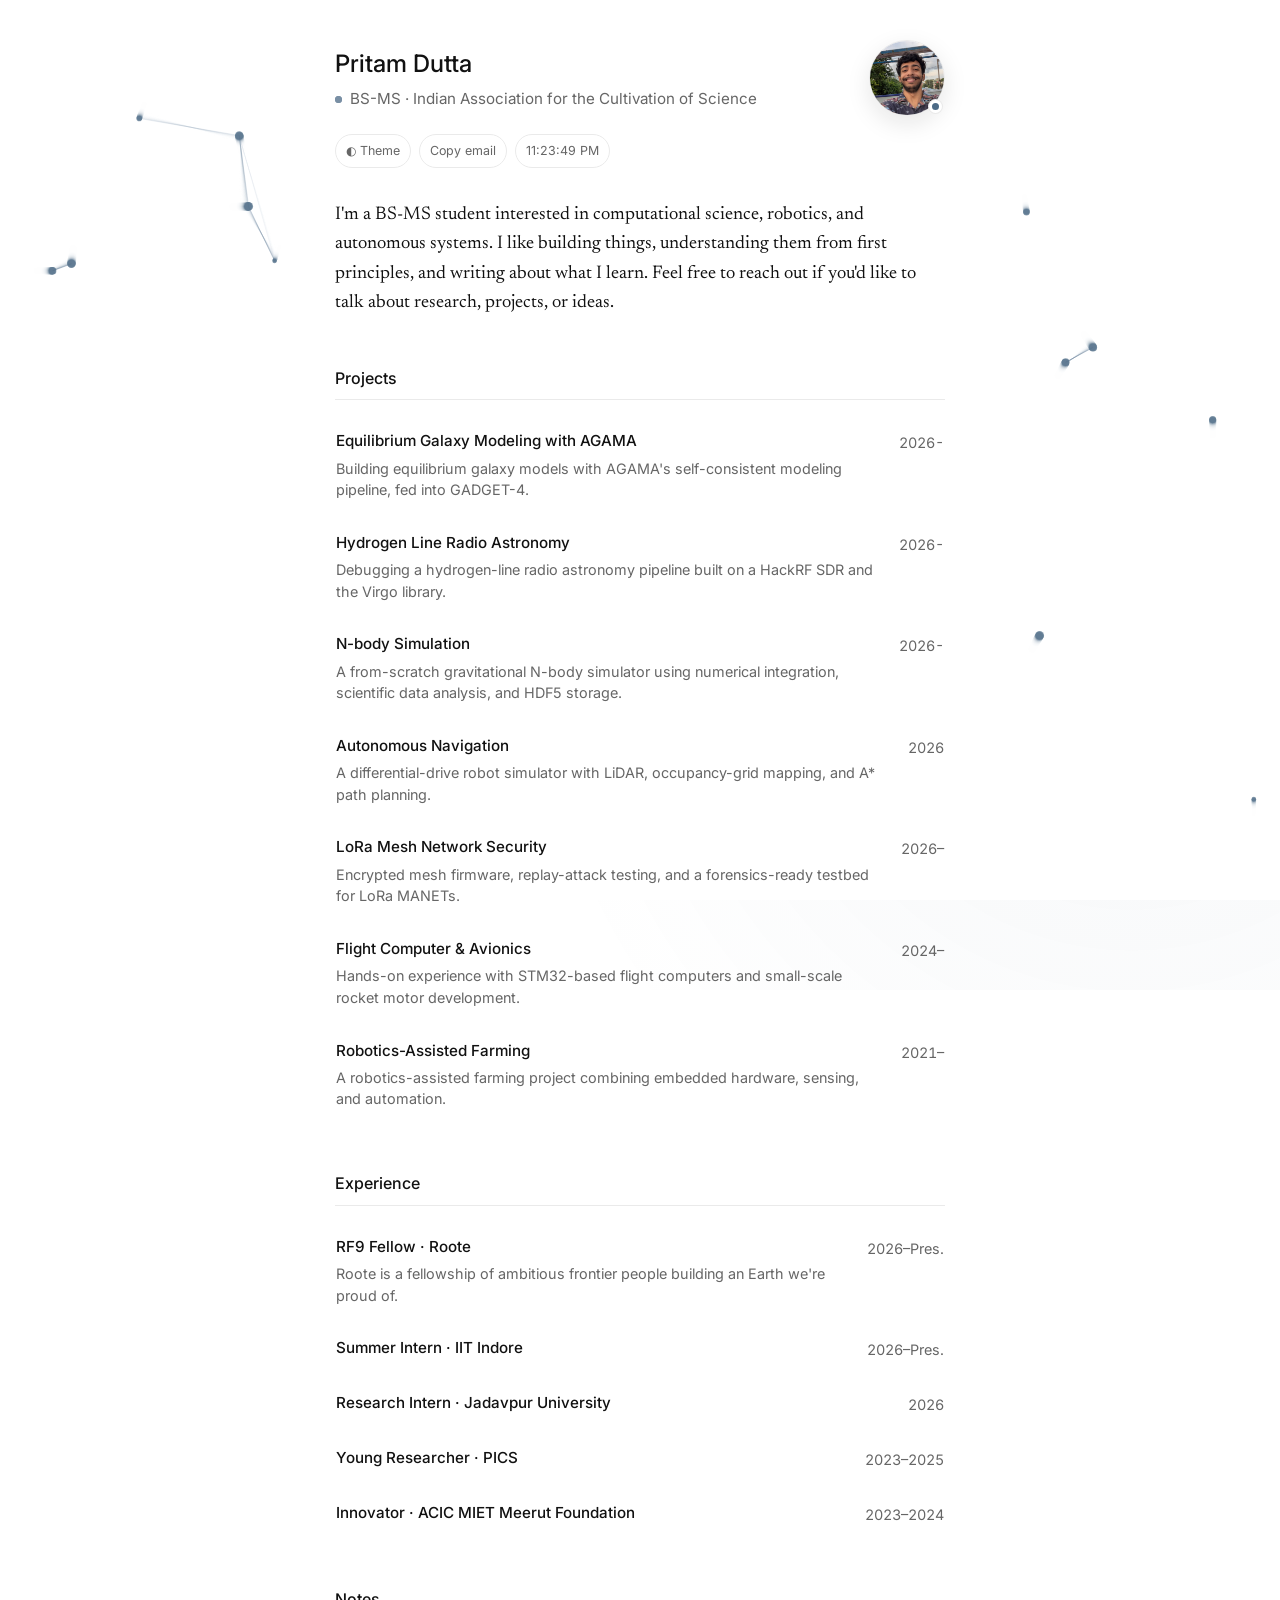
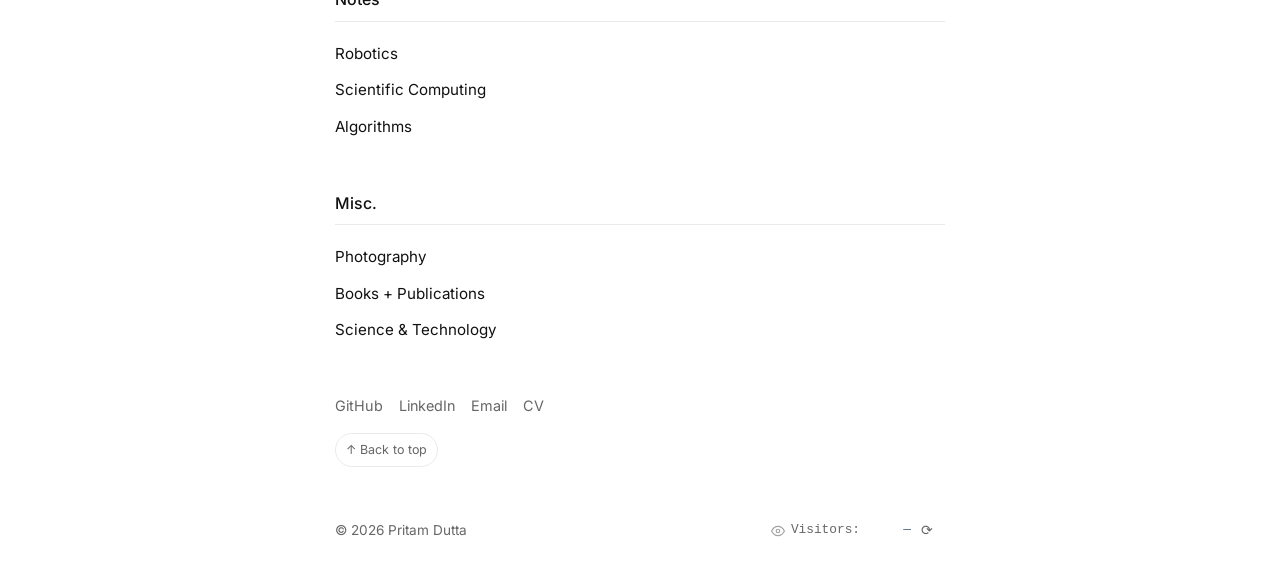
==== commit d7802a7a: "Add GoatCounter script for analytics" ====
--- a/index.html
+++ b/index.html
@@ -1145,6 +1145,8 @@
       });
     })();
   </script>
+  <script data-goatcounter="https://dutta-pritam.goatcounter.com/count"
+            async src="//gc.zgo.at/count.js"></script>
 
 </body>
 </html>
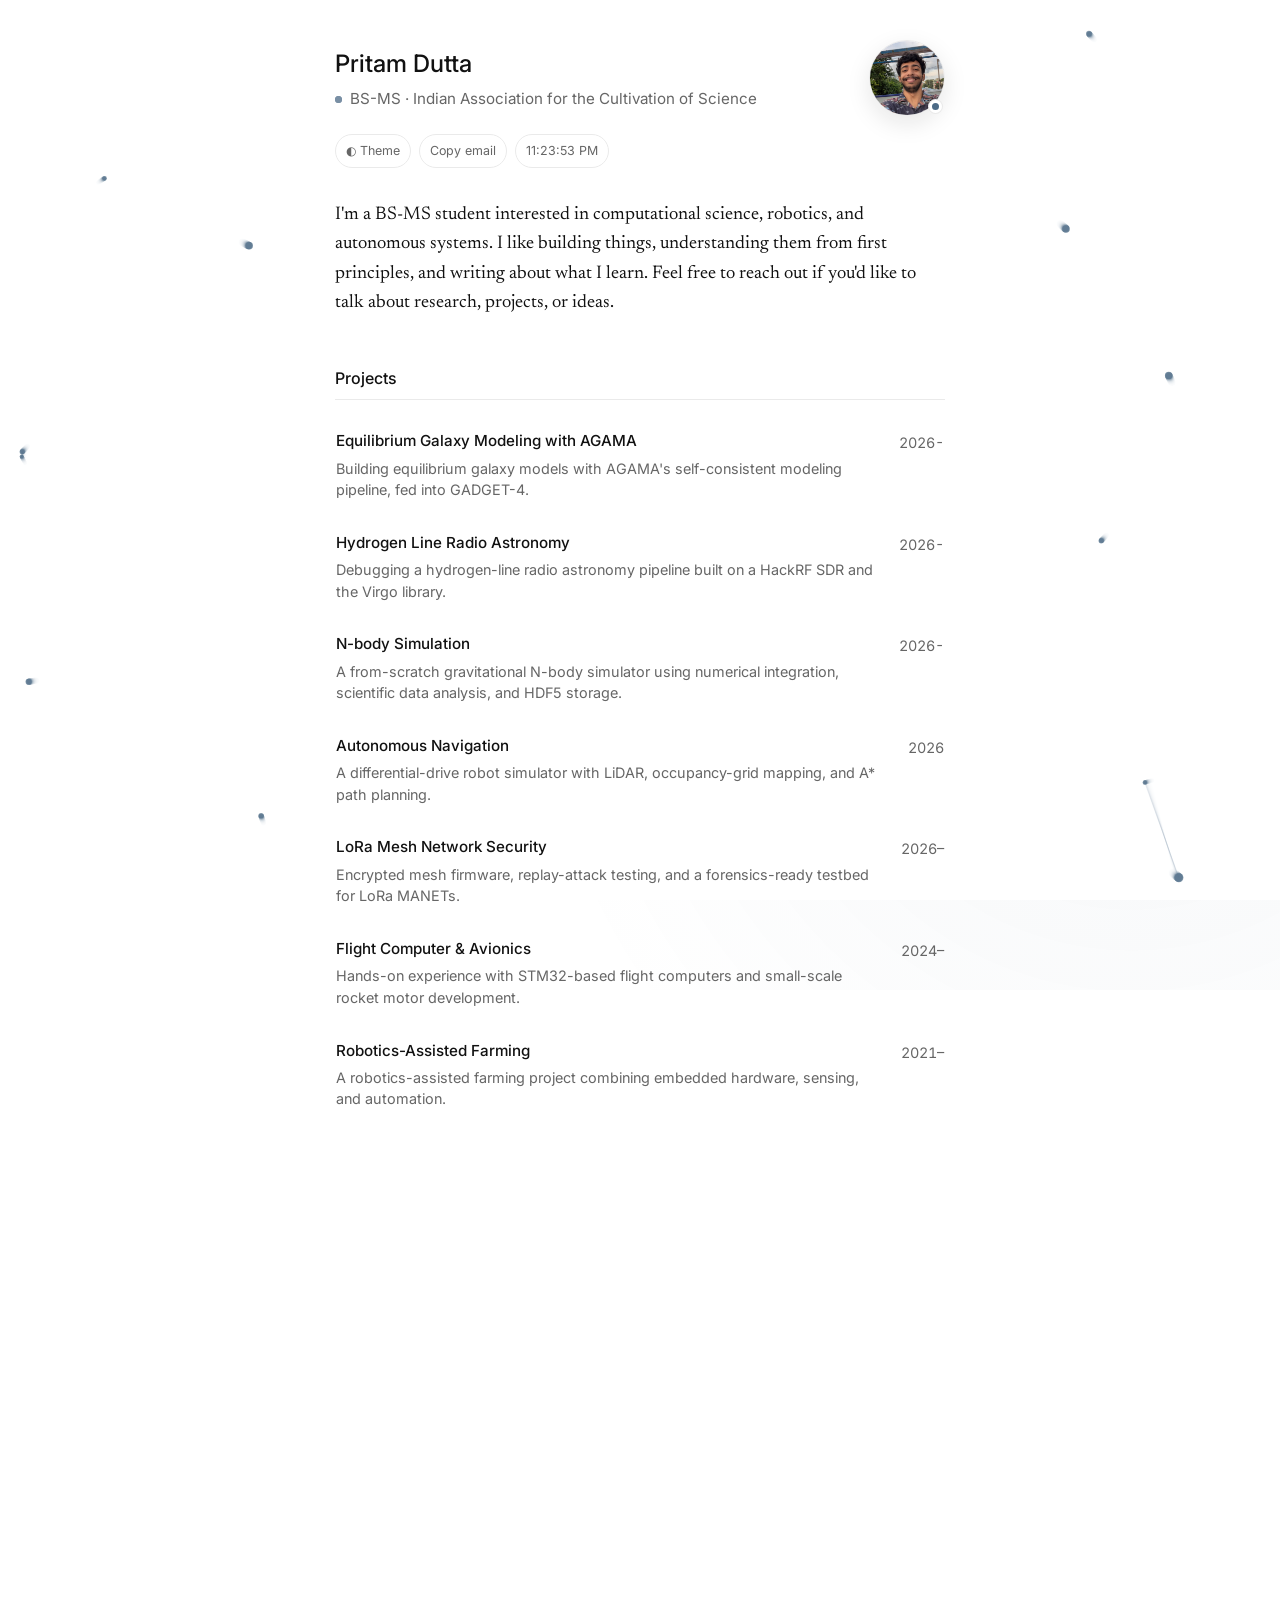
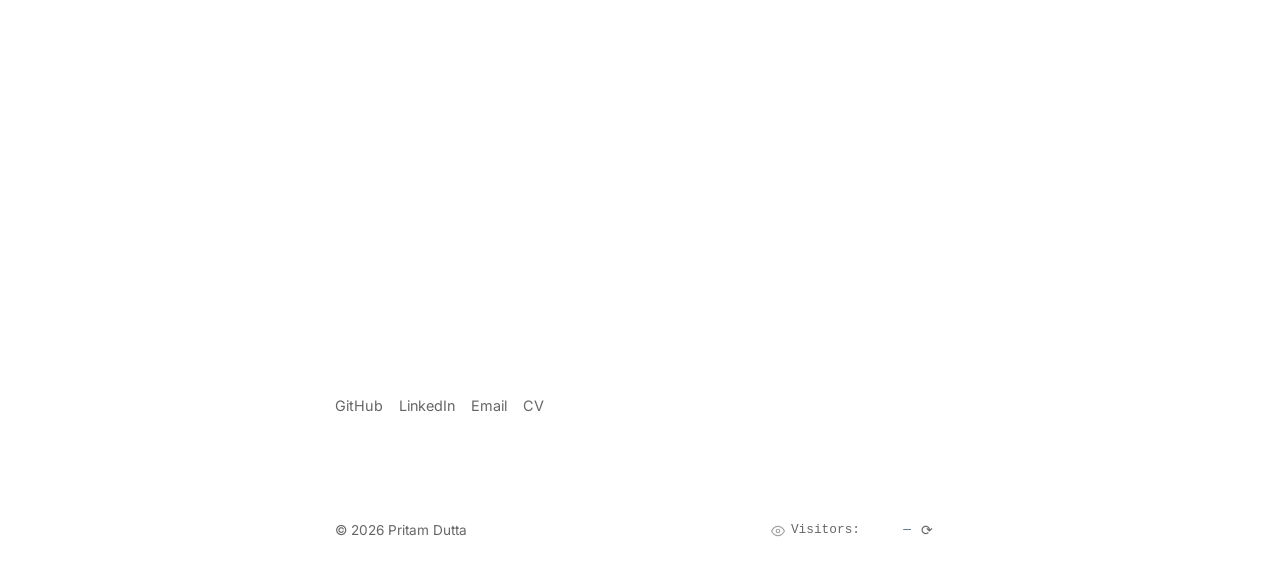
==== commit f820989e: "Add favicon link to index.html Added a favicon link to the HTML head." ====
--- a/index.html
+++ b/index.html
@@ -3,6 +3,7 @@
 <head>
   <meta charset="UTF-8">
   <meta name="viewport" content="width=device-width, initial-scale=1.0">
+  <link rel="icon" type="image/png" href="favicon.png">
   <meta name="description" content="Pritam Dutta — BS-MS student at IACS interested in computational science, robotics and autonomous systems.">
   <title>Pritam Dutta</title>
 
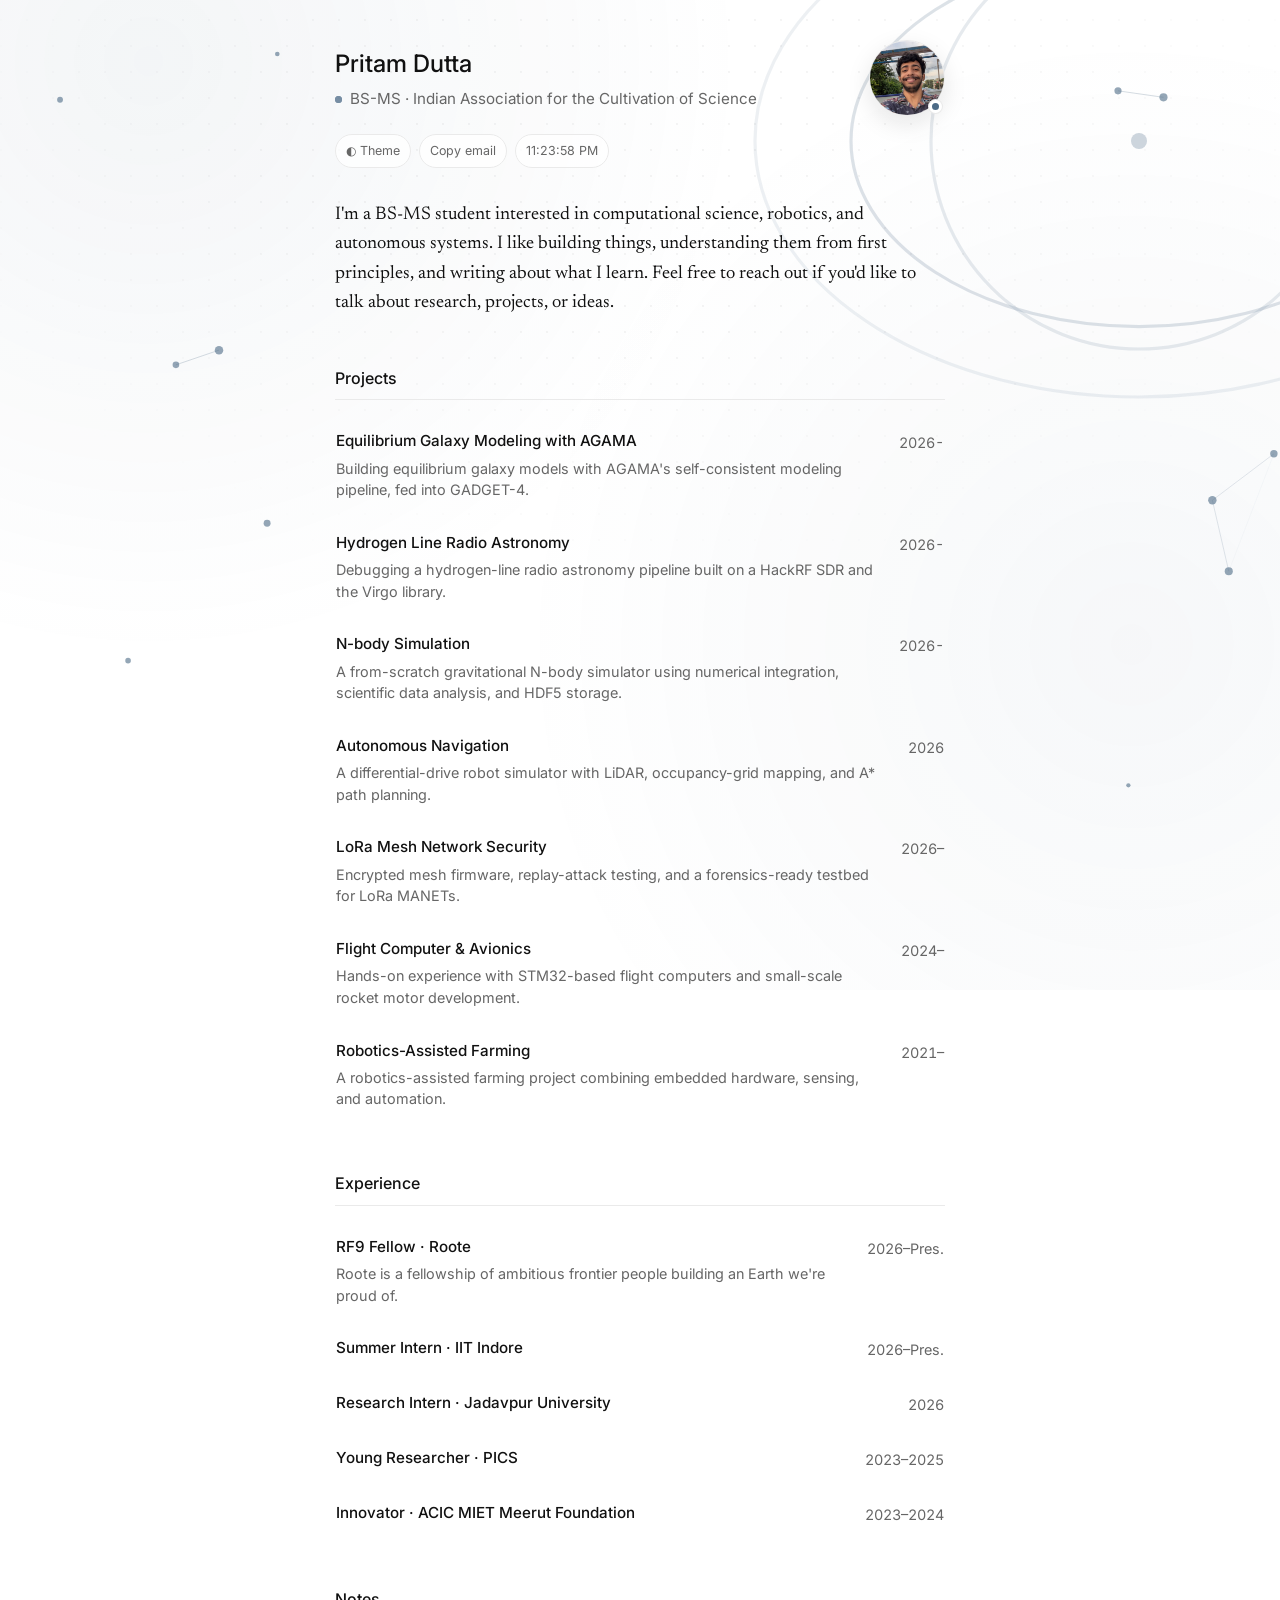
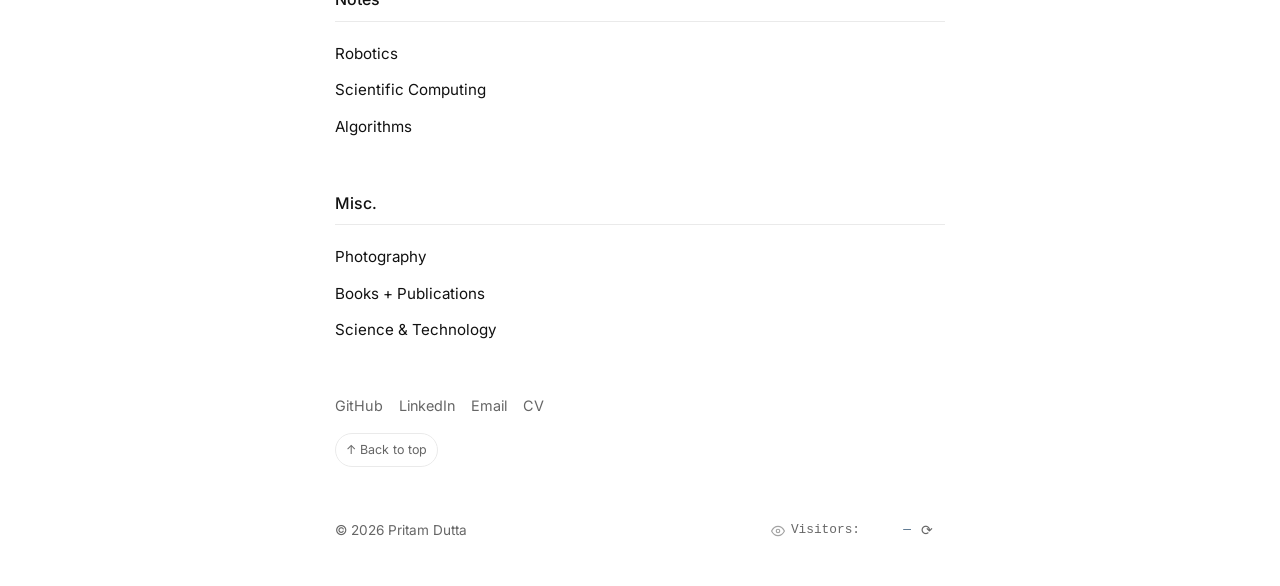
==== commit e95ff728: "Fix favicon link position in index.html" ====
--- a/index.html
+++ b/index.html
@@ -3,9 +3,10 @@
 <head>
   <meta charset="UTF-8">
   <meta name="viewport" content="width=device-width, initial-scale=1.0">
-  <link rel="icon" type="image/png" href="favicon.png">
+  
   <meta name="description" content="Pritam Dutta — BS-MS student at IACS interested in computational science, robotics and autonomous systems.">
   <title>Pritam Dutta</title>
+  <link rel="icon" type="image/png" href="favicon.png">
 
   <link rel="preconnect" href="https://fonts.googleapis.com">
   <link rel="preconnect" href="https://fonts.gstatic.com" crossorigin>
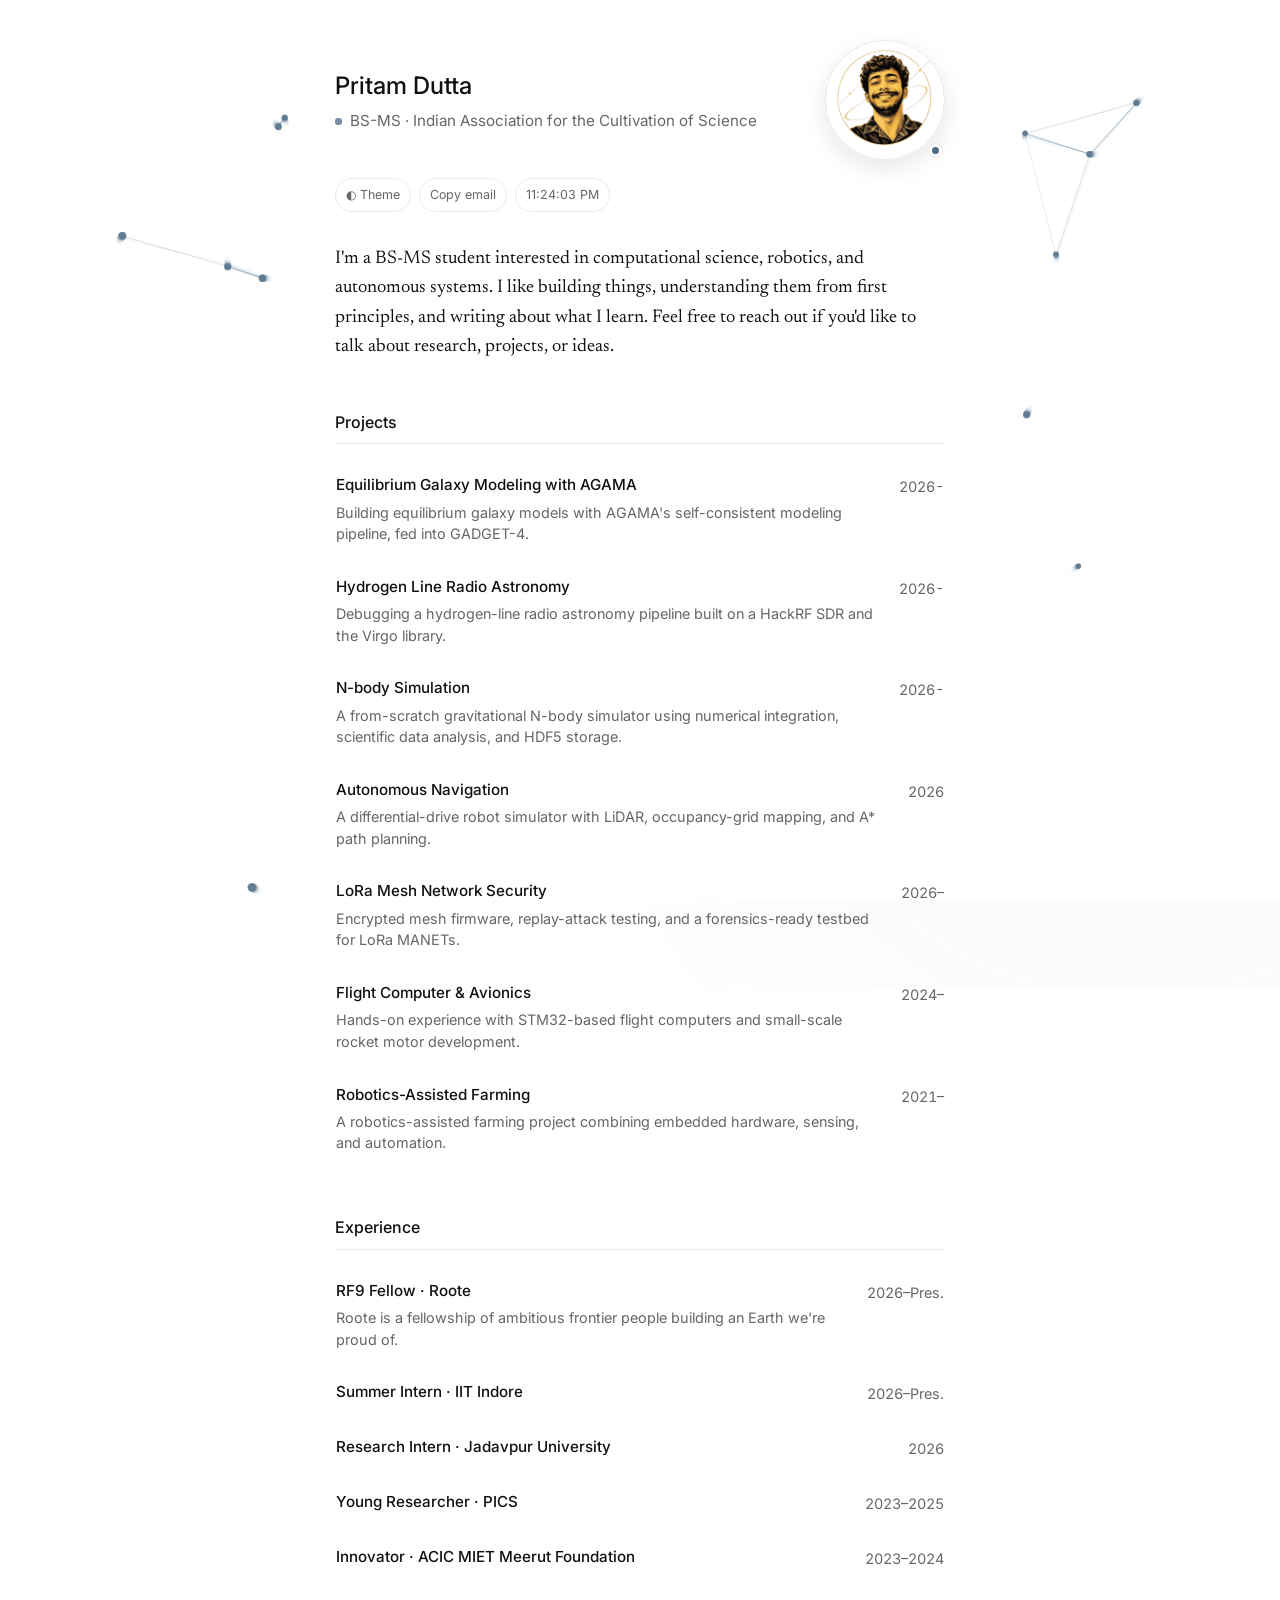
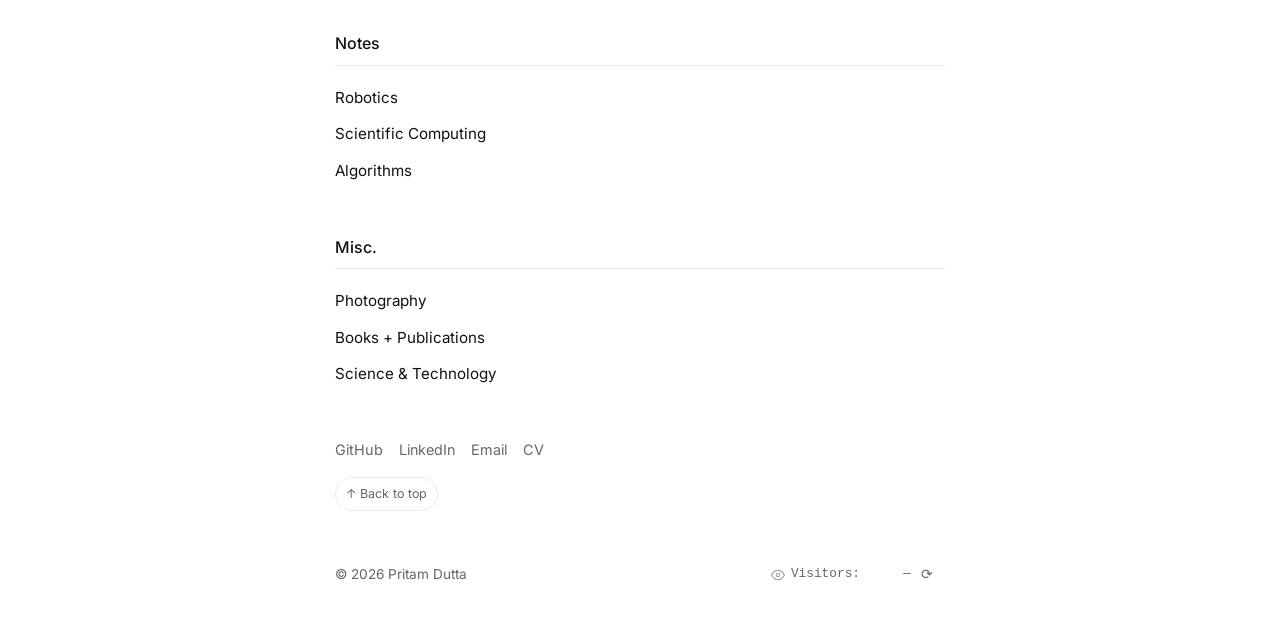
==== commit 4b09d18e: "Update profile photo size and image source" ====
--- a/index.html
+++ b/index.html
@@ -437,7 +437,7 @@
     }
     .profile-wrap { position: relative; flex: 0 0 auto; }
     .profile-photo {
-      width: 76px; height: 76px; object-fit: cover;
+      width: 120px; height: 120px; object-fit: cover;
       object-position: 50% 35%; border-radius: 50%; display: block;
       border: 1px solid var(--border);
       box-shadow: 0 8px 24px rgba(17, 17, 17, 0.10);
@@ -533,7 +533,7 @@
           <p class="subtitle"><span class="signal" aria-hidden="true"></span>BS-MS · Indian Association for the Cultivation of Science</p>
         </div>
         <div class="profile-wrap">
-          <img class="profile-photo" src="profile.jpg" alt="Pritam Dutta" loading="eager">
+          <img class="profile-photo" src="profile.png" alt="Pritam Dutta" loading="eager">
           <span class="profile-status" title="Currently active"></span>
         </div>
       </div>
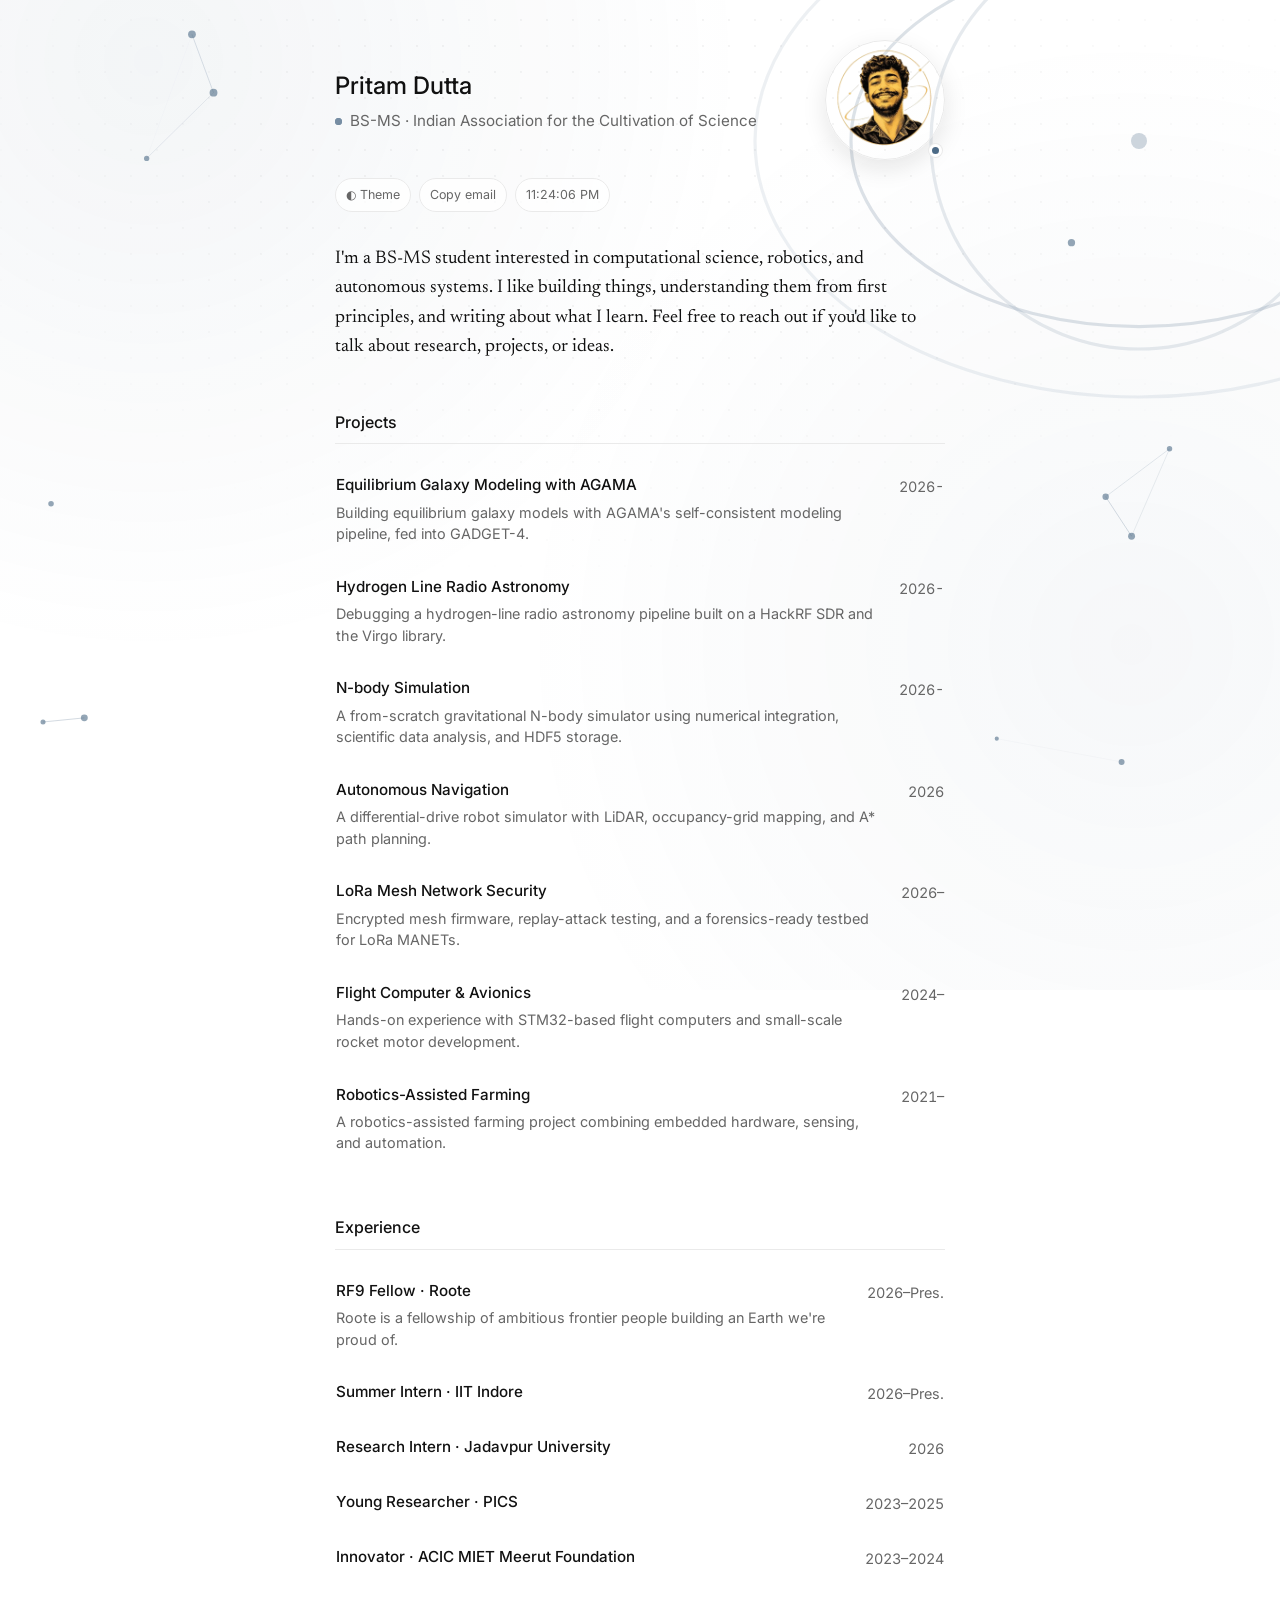
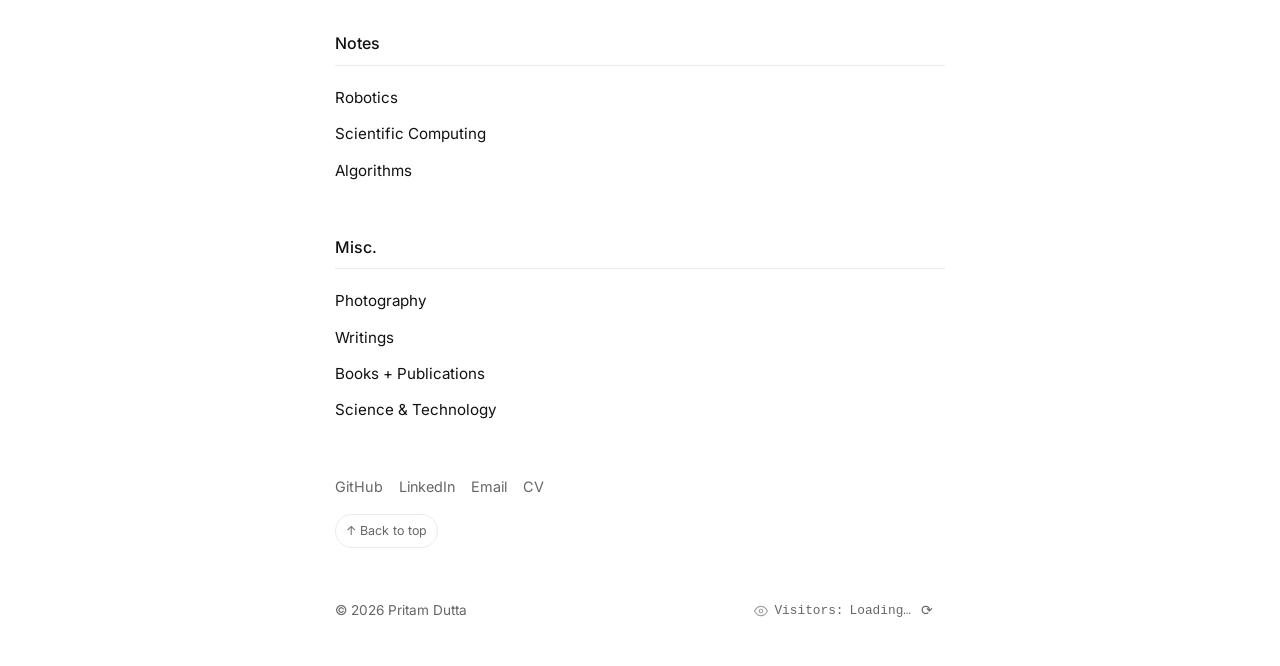
==== commit b0db864d: "Add link to writings section in index.html" ====
--- a/index.html
+++ b/index.html
@@ -667,6 +667,7 @@
       <h2> Misc.</h2>
       <div class="list">
         <div class="plain-row"><a href="photography/photography.html">Photography</a></div>
+        <div class="plain-row"><a href="writing/writing.html">Writings</a></div>
         <div class="plain-row"><a href="#">Books + Publications</a></div>
         <div class="plain-row"><a href="#">Science &amp; Technology</a></div>
       </div>
@@ -699,7 +700,7 @@
           <circle cx="12" cy="12" r="3"></circle>
         </svg>
         <span>Visitors:</span>
-        <span id="v-count">Loading…</span>
+        <span id="">Loading…</span>
         <button id="v-refresh" type="button" title="Refresh visitor count" aria-label="Refresh visitor count">⟳</button>
       </div>
     </footer>
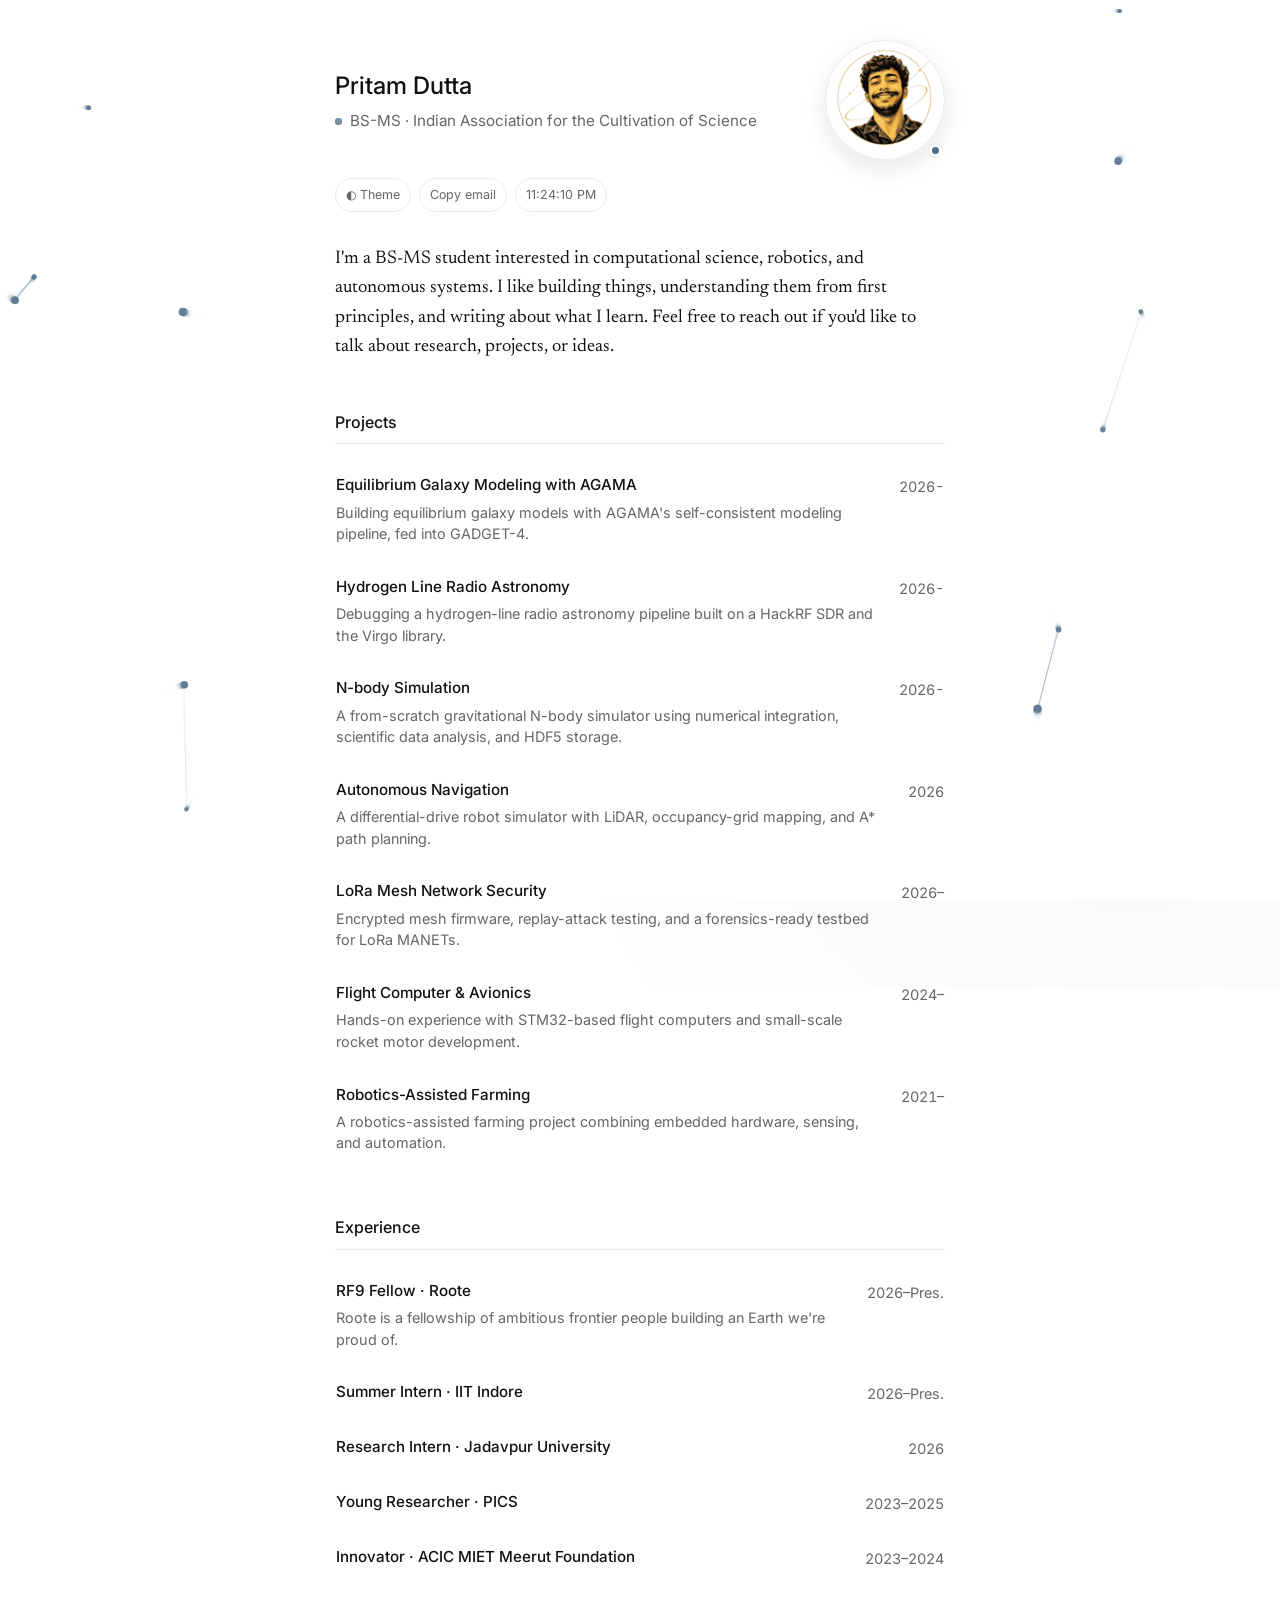
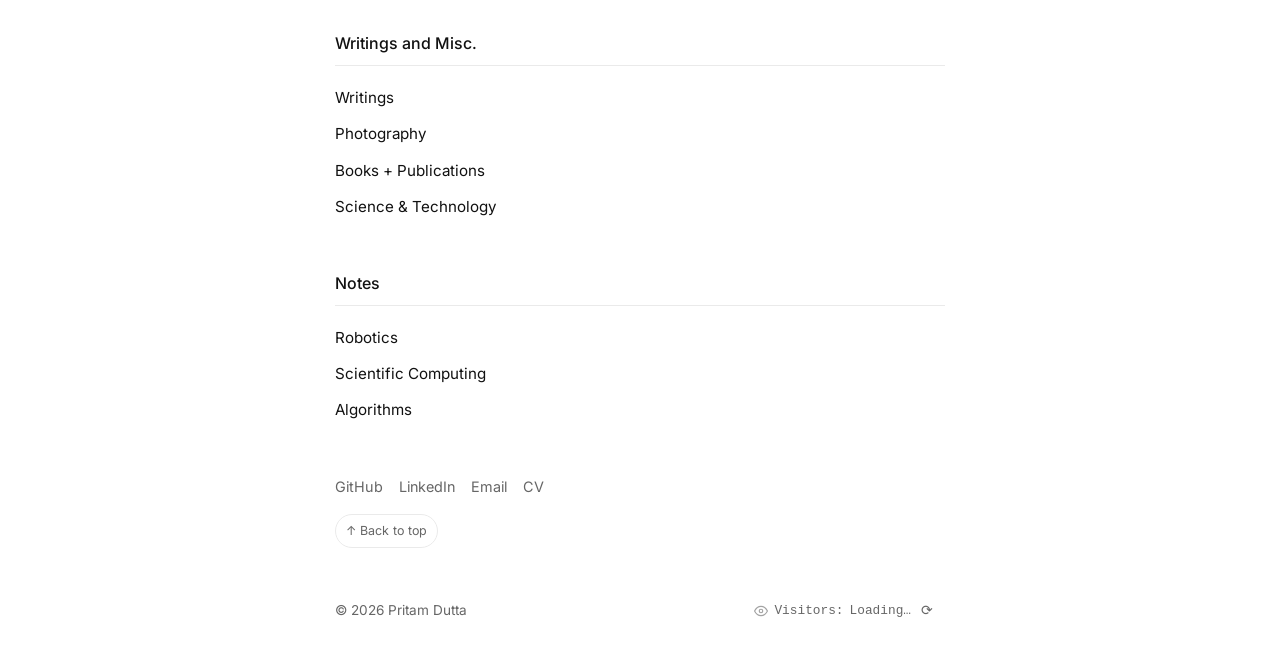
==== commit 8cbb68a5: "Add writings section and remove duplicate content Added a new section for writings and miscellaneous" ====
--- a/index.html
+++ b/index.html
@@ -654,6 +654,17 @@
       </div>
     </section>
 
+    
+    <section id="writing">
+      <h2> Writings and Misc.</h2>
+      <div class="list">
+        <div class="plain-row"><a href="writing/writing.html">Writings</a></div>
+        <div class="plain-row"><a href="photography/photography.html">Photography</a></div>
+        <div class="plain-row"><a href="#">Books + Publications</a></div>
+        <div class="plain-row"><a href="#">Science &amp; Technology</a></div>
+      </div>
+    </section>
+
     <section id="notes">
       <h2>Notes</h2>
       <div class="list">
@@ -663,15 +674,6 @@
       </div>
     </section>
    
-    <section id="writing">
-      <h2> Misc.</h2>
-      <div class="list">
-        <div class="plain-row"><a href="photography/photography.html">Photography</a></div>
-        <div class="plain-row"><a href="writing/writing.html">Writings</a></div>
-        <div class="plain-row"><a href="#">Books + Publications</a></div>
-        <div class="plain-row"><a href="#">Science &amp; Technology</a></div>
-      </div>
-    </section>
       
     <nav class="links" aria-label="External links">
       <a href="https://github.com/dutta-pritam" target="_blank" rel="noopener">GitHub</a>
